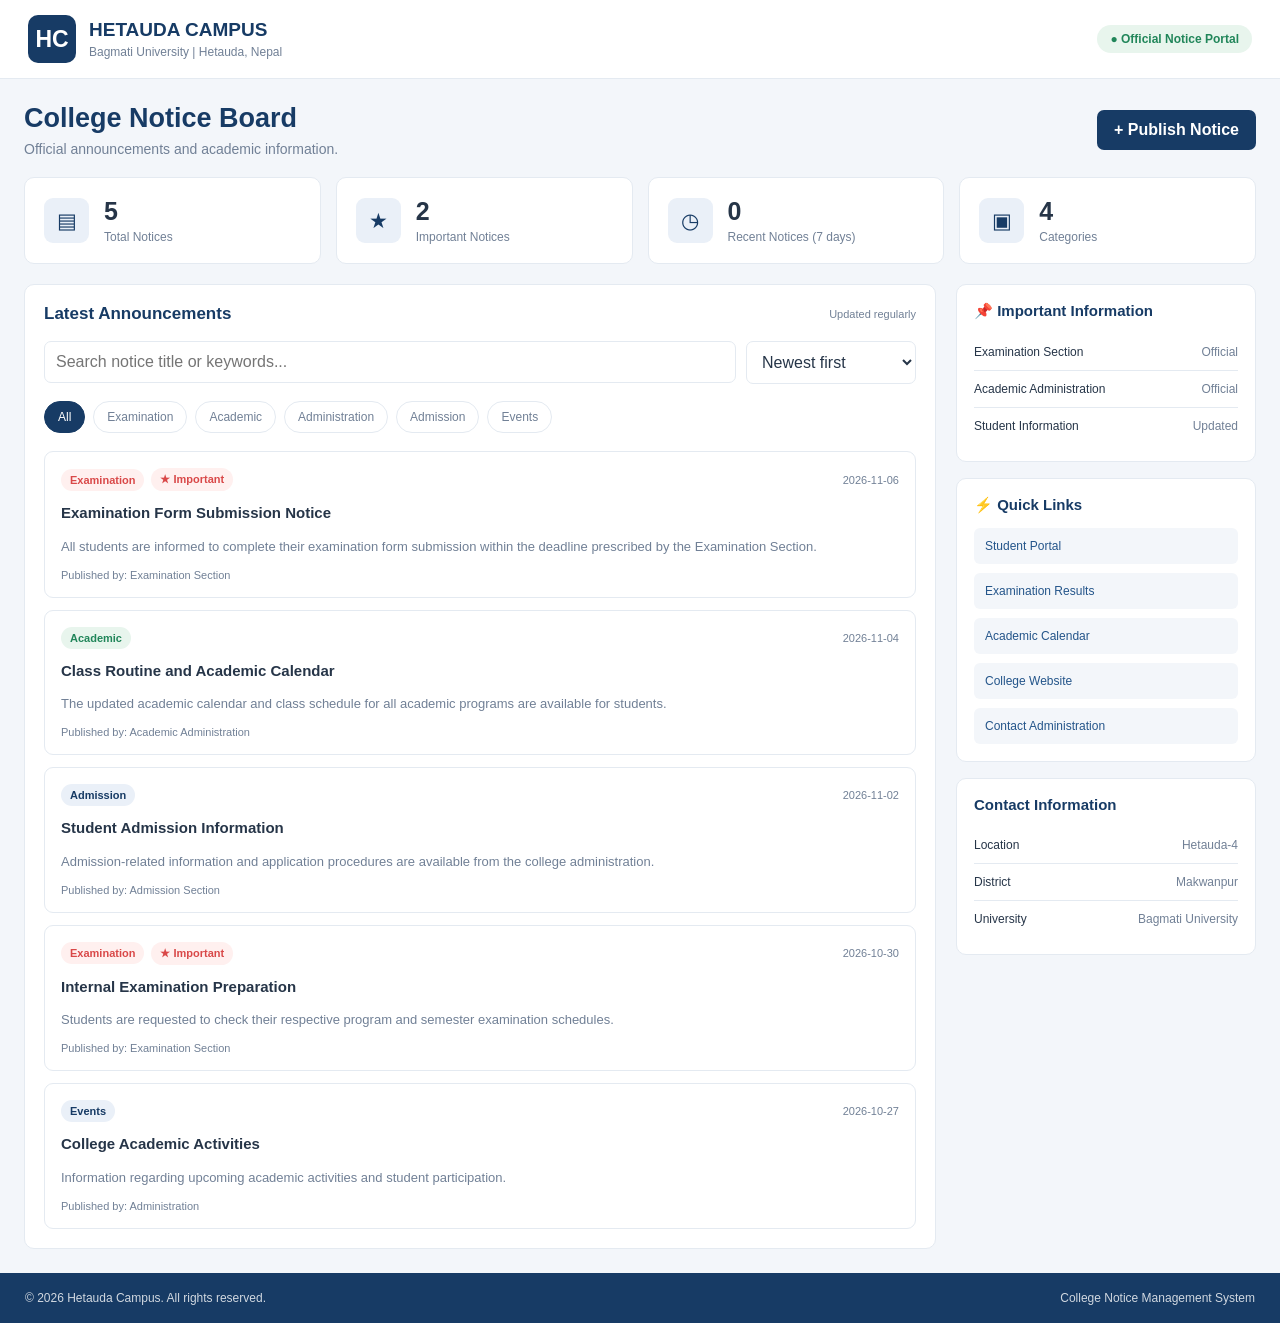
==== index.html @ c77b664f "Add files via upload" ====
<!DOCTYPE html>
<html lang="en">
<head>
<meta charset="UTF-8">
<meta name="viewport" content="width=device-width, initial-scale=1.0">
<title>Hetauda Campus | Notice Portal</title>

<style>
:root {
  --primary: #173b65;
  --secondary: #24558a;
  --bg: #f3f6fa;
  --white: #ffffff;
  --text: #263548;
  --muted: #718096;
  --border: #e4eaf1;
  --red: #d94848;
  --green: #21865a;
}

* {
  margin: 0;
  padding: 0;
  box-sizing: border-box;
}

body {
  font-family: Arial, Helvetica, sans-serif;
  background: var(--bg);
  color: var(--text);
  min-height: 100vh;
}

button, input, select, textarea {
  font: inherit;
}

button {
  cursor: pointer;
}

/* MAIN FRAME */

.app {
  max-width: 1600px;
  margin: auto;
  min-height: 100vh;
  display: flex;
  flex-direction: column;
}

/* HEADER */

.header {
  background: var(--white);
  padding: 15px 28px;
  display: flex;
  align-items: center;
  justify-content: space-between;
  gap: 20px;
  border-bottom: 1px solid var(--border);
}

.brand {
  display: flex;
  align-items: center;
  gap: 13px;
}

.logo {
  width: 48px;
  height: 48px;
  background: var(--primary);
  color: white;
  border-radius: 10px;
  display: flex;
  justify-content: center;
  align-items: center;
  font-size: 23px;
  font-weight: bold;
}

.brand h2 {
  font-size: 19px;
  color: var(--primary);
}

.brand p {
  color: var(--muted);
  font-size: 12px;
  margin-top: 4px;
}

.header-right {
  display: flex;
  align-items: center;
  gap: 12px;
}

.status {
  padding: 7px 13px;
  background: #e8f5ed;
  color: var(--green);
  border-radius: 20px;
  font-size: 12px;
  font-weight: bold;
}

/* MAIN CONTENT */

.main {
  display: flex;
  flex-direction: column;
  padding: 24px;
  gap: 20px;
}

/* WELCOME */

.welcome {
  display: flex;
  justify-content: space-between;
  align-items: center;
  gap: 15px;
  flex-wrap: wrap;
}

.welcome h1 {
  color: var(--primary);
  font-size: 27px;
}

.welcome p {
  color: var(--muted);
  margin-top: 7px;
  font-size: 14px;
}

.primary-btn {
  background: var(--primary);
  color: white;
  border: 0;
  border-radius: 7px;
  padding: 11px 17px;
  font-weight: bold;
}

.primary-btn:hover {
  background: var(--secondary);
}

/* STATISTICS FLEXBOX */

.stats {
  display: flex;
  gap: 15px;
  flex-wrap: wrap;
}

.stat-card {
  flex: 1 1 170px;
  background: var(--white);
  padding: 19px;
  border: 1px solid var(--border);
  border-radius: 10px;
  display: flex;
  align-items: center;
  gap: 15px;
}

.stat-icon {
  width: 45px;
  height: 45px;
  background: #eaf0f8;
  color: var(--primary);
  border-radius: 9px;
  display: flex;
  align-items: center;
  justify-content: center;
  font-size: 21px;
}

.stat-card h3 {
  font-size: 25px;
  margin-bottom: 4px;
}

.stat-card p {
  color: var(--muted);
  font-size: 12px;
}

/* CONTENT FRAME */

.content {
  display: flex;
  gap: 20px;
  align-items: flex-start;
}

.notices-section {
  flex: 1 1 70%;
  min-width: 0;
}

.sidebar {
  flex: 0 1 300px;
  min-width: 240px;
  display: flex;
  flex-direction: column;
  gap: 16px;
}

/* PANEL */

.panel {
  background: var(--white);
  border: 1px solid var(--border);
  border-radius: 10px;
  padding: 19px;
}

.panel-title {
  display: flex;
  justify-content: space-between;
  align-items: center;
  gap: 10px;
  margin-bottom: 17px;
}

.panel-title h2 {
  color: var(--primary);
  font-size: 17px;
}

/* SEARCH AND FILTER */

.filters {
  display: flex;
  gap: 10px;
  flex-wrap: wrap;
  margin-bottom: 17px;
}

.search-box {
  flex: 1 1 220px;
}

.search-box input,
.filters select {
  width: 100%;
  padding: 11px;
  border: 1px solid var(--border);
  border-radius: 7px;
  outline: none;
  background: white;
  color: var(--text);
}

.search-box input:focus,
.filters select:focus {
  border-color: var(--secondary);
}

.filters select {
  flex: 0 1 170px;
}

/* CATEGORY BUTTONS */

.categories {
  display: flex;
  flex-wrap: wrap;
  gap: 8px;
  margin-bottom: 18px;
}

.category-btn {
  border: 1px solid var(--border);
  background: white;
  color: var(--muted);
  padding: 8px 13px;
  border-radius: 20px;
  font-size: 12px;
}

.category-btn.active {
  background: var(--primary);
  color: white;
  border-color: var(--primary);
}

/* NOTICE CARDS */

.notice-list {
  display: flex;
  flex-direction: column;
  gap: 12px;
}

.notice {
  border: 1px solid var(--border);
  border-radius: 9px;
  padding: 16px;
  display: flex;
  flex-direction: column;
  gap: 11px;
  transition: .2s;
}

.notice:hover {
  border-color: #9db3cb;
  box-shadow: 0 3px 12px rgba(0,0,0,.04);
}

.notice-top,
.notice-bottom {
  display: flex;
  align-items: center;
  justify-content: space-between;
  flex-wrap: wrap;
  gap: 9px;
}

.tags {
  display: flex;
  gap: 7px;
  align-items: center;
  flex-wrap: wrap;
}

.tag {
  font-size: 11px;
  padding: 5px 9px;
  border-radius: 20px;
  background: #eaf0f8;
  color: var(--primary);
  font-weight: bold;
}

.tag.important {
  background: #fff0ef;
  color: var(--red);
}

.tag.academic {
  background: #e8f5ed;
  color: var(--green);
}

.notice-date {
  font-size: 11px;
  color: var(--muted);
}

.notice h3 {
  font-size: 15px;
  color: var(--text);
  line-height: 1.5;
}

.notice-description {
  color: var(--muted);
  font-size: 13px;
  line-height: 1.7;
}

.notice-meta {
  color: var(--muted);
  font-size: 11px;
}

.download-btn {
  text-decoration: none;
  background: #edf3fa;
  color: var(--primary);
  padding: 8px 12px;
  border-radius: 6px;
  font-size: 12px;
  font-weight: bold;
}

.download-btn:hover {
  background: #dce8f5;
}

.empty {
  text-align: center;
  padding: 35px;
  color: var(--muted);
  display: none;
}

/* SIDEBAR */

.side-box {
  background: white;
  border: 1px solid var(--border);
  border-radius: 10px;
  padding: 17px;
}

.side-box h3 {
  color: var(--primary);
  font-size: 15px;
  margin-bottom: 14px;
}

.side-item {
  display: flex;
  justify-content: space-between;
  gap: 10px;
  border-bottom: 1px solid var(--border);
  padding: 11px 0;
  font-size: 12px;
}

.side-item:last-child {
  border-bottom: 0;
}

.side-item span:last-child {
  color: var(--muted);
  text-align: right;
}

.quick-links {
  display: flex;
  flex-direction: column;
  gap: 9px;
}

.quick-links a {
  text-decoration: none;
  color: var(--secondary);
  background: #f3f6fa;
  padding: 11px;
  border-radius: 6px;
  font-size: 12px;
}

/* FOOTER */

.footer {
  background: var(--primary);
  color: white;
  padding: 18px 25px;
  display: flex;
  justify-content: space-between;
  flex-wrap: wrap;
  gap: 10px;
  margin-top: auto;
  font-size: 12px;
}

.footer span {
  opacity: .8;
}

/* MODAL */

.modal {
  display: none;
  position: fixed;
  inset: 0;
  z-index: 10;
  background: rgba(12,25,43,.6);
  padding: 15px;
  align-items: center;
  justify-content: center;
}

.modal.show {
  display: flex;
}

.modal-content {
  background: white;
  width: 100%;
  max-width: 540px;
  max-height: 90vh;
  overflow-y: auto;
  border-radius: 12px;
  padding: 23px;
}

.modal-content h2 {
  color: var(--primary);
  margin-bottom: 18px;
}

.form-group {
  display: flex;
  flex-direction: column;
  gap: 7px;
  margin-bottom: 14px;
}

.form-group label {
  font-size: 13px;
  font-weight: bold;
}

.form-group input,
.form-group textarea,
.form-group select {
  padding: 11px;
  border: 1px solid var(--border);
  border-radius: 7px;
  width: 100%;
}

.form-group textarea {
  min-height: 100px;
  resize: vertical;
}

.form-actions {
  display: flex;
  justify-content: flex-end;
  gap: 10px;
}

.close-btn {
  background: #edf0f5;
  border: 0;
  padding: 10px 15px;
  border-radius: 6px;
}

/* RESPONSIVE */

@media(max-width: 850px) {
  .content {
    flex-direction: column;
  }

  .notices-section,
  .sidebar {
    width: 100%;
    flex: 1 1 auto;
  }

  .sidebar {
    display: flex;
    flex-direction: row;
    flex-wrap: wrap;
  }

  .side-box {
    flex: 1 1 220px;
  }
}

@media(max-width: 550px) {
  .header {
    padding: 12px;
  }

  .brand h2 {
    font-size: 15px;
  }

  .main {
    padding: 13px;
  }

  .welcome h1 {
    font-size: 22px;
  }

  .header-right .status {
    display: none;
  }

  .stat-card {
    flex: 1 1 130px;
    padding: 13px;
  }

  .panel {
    padding: 13px;
  }

  .notice {
    padding: 13px;
  }

  .footer {
    padding: 16px;
  }
}
</style>
</head>

<body>

<div class="app">

  <!-- HEADER -->
  <header class="header">
    <div class="brand">
      <div class="logo">HC</div>
      <div>
        <h2>HETAUDA CAMPUS</h2>
        <p>Bagmati University | Hetauda, Nepal</p>
      </div>
    </div>

    <div class="header-right">
      <span class="status">● Official Notice Portal</span>
    </div>
  </header>

  <main class="main">

    <!-- WELCOME -->
    <section class="welcome">
      <div>
        <h1>College Notice Board</h1>
        <p>Official announcements and academic information.</p>
      </div>

      <button class="primary-btn" id="openModal">
        + Publish Notice
      </button>
    </section>

    <!-- STATISTICS -->
    <section class="stats">

      <div class="stat-card">
        <div class="stat-icon">▤</div>
        <div>
          <h3 id="totalNotices">0</h3>
          <p>Total Notices</p>
        </div>
      </div>

      <div class="stat-card">
        <div class="stat-icon">★</div>
        <div>
          <h3 id="importantNotices">0</h3>
          <p>Important Notices</p>
        </div>
      </div>

      <div class="stat-card">
        <div class="stat-icon">◷</div>
        <div>
          <h3 id="recentNotices">0</h3>
          <p>Recent Notices (7 days)</p>
        </div>
      </div>

      <div class="stat-card">
        <div class="stat-icon">▣</div>
        <div>
          <h3 id="totalCategories">0</h3>
          <p>Categories</p>
        </div>
      </div>

    </section>

    <!-- MAIN CONTENT -->
    <section class="content">

      <!-- NOTICE AREA -->
      <div class="notices-section">
        <div class="panel">

          <div class="panel-title">
            <h2>Latest Announcements</h2>
            <span class="notice-date">Updated regularly</span>
          </div>

          <!-- SEARCH -->
          <div class="filters">
            <div class="search-box">
              <input
                type="search"
                id="searchInput"
                placeholder="Search notice title or keywords..."
              >
            </div>

            <select id="sortSelect" aria-label="Sort notices">
              <option value="newest">Newest first</option>
              <option value="oldest">Oldest first</option>
            </select>
          </div>

          <!-- CATEGORY FILTER -->
          <div class="categories" id="categoryButtons">
            <button class="category-btn active" data-category="All">All</button>
            <button class="category-btn" data-category="Examination">Examination</button>
            <button class="category-btn" data-category="Academic">Academic</button>
            <button class="category-btn" data-category="Administration">Administration</button>
            <button class="category-btn" data-category="Admission">Admission</button>
            <button class="category-btn" data-category="Events">Events</button>
          </div>

          <!-- NOTICE LIST -->
          <div class="notice-list" id="noticeList"></div>

          <div class="empty" id="emptyMessage">
            <h3>No notices found.</h3>
            <p>Try another search or category.</p>
          </div>

        </div>
      </div>

      <!-- RIGHT SIDEBAR -->
      <aside class="sidebar">

        <div class="side-box">
          <h3>📌 Important Information</h3>

          <div class="side-item">
            <span>Examination Section</span>
            <span>Official</span>
          </div>

          <div class="side-item">
            <span>Academic Administration</span>
            <span>Official</span>
          </div>

          <div class="side-item">
            <span>Student Information</span>
            <span>Updated</span>
          </div>

        </div>

        <div class="side-box">
          <h3>⚡ Quick Links</h3>

          <div class="quick-links">
            <a href="#" onclick="return false">Student Portal</a>
            <a href="#" onclick="return false">Examination Results</a>
            <a href="#" onclick="return false">Academic Calendar</a>
            <a href="#" onclick="return false">College Website</a>
            <a href="#" onclick="return false">Contact Administration</a>
          </div>
        </div>

        <div class="side-box">
          <h3>Contact Information</h3>

          <div class="side-item">
            <span>Location</span>
            <span>Hetauda-4</span>
          </div>

          <div class="side-item">
            <span>District</span>
            <span>Makwanpur</span>
          </div>

          <div class="side-item">
            <span>University</span>
            <span>Bagmati University</span>
          </div>
        </div>

      </aside>

    </section>

  </main>

  <!-- FOOTER -->
  <footer class="footer">
    <span>© 2026 Hetauda Campus. All rights reserved.</span>
    <span>College Notice Management System</span>
  </footer>

</div>

<!-- PUBLISH NOTICE MODAL -->
<div class="modal" id="noticeModal">
  <div class="modal-content">

    <h2>Publish New Notice</h2>

    <form id="noticeForm">

      <div class="form-group">
        <label for="noticeTitle">Notice Title *</label>
        <input type="text" id="noticeTitle" required maxlength="150">
      </div>

      <div class="form-group">
        <label for="noticeCategory">Category *</label>
        <select id="noticeCategory" required>
          <option value="Examination">Examination</option>
          <option value="Academic">Academic</option>
          <option value="Administration">Administration</option>
          <option value="Admission">Admission</option>
          <option value="Events">Events</option>
        </select>
      </div>

      <div class="form-group">
        <label for="noticeDescription">Description *</label>
        <textarea id="noticeDescription" required></textarea>
      </div>

      <div class="form-group">
        <label for="noticeDepartment">Publishing Department</label>
        <input type="text" id="noticeDepartment"
          value="Administration" maxlength="100">
      </div>

      <div class="form-group">
        <label for="noticeFile">Attachment (PDF)</label>
        <input type="file" id="noticeFile" accept=".pdf,application/pdf">
      </div>

      <div class="form-group">
        <label>
          <input type="checkbox" id="noticeImportant">
          Mark as Important
        </label>
      </div>

      <div class="form-actions">
        <button type="button" class="close-btn" id="closeModal">
          Cancel
        </button>
        <button type="submit" class="primary-btn">
          Publish
        </button>
      </div>

    </form>
  </div>
</div>

<script>

// SAMPLE NOTICES

const sampleNotices = [
  {
    id: 1,
    title: "Examination Form Submission Notice",
    category: "Examination",
    description: "All students are informed to complete their examination form submission within the deadline prescribed by the Examination Section.",
    department: "Examination Section",
    date: "2026-11-06",
    important: true,
    attachment: ""
  },
  {
    id: 2,
    title: "Class Routine and Academic Calendar",
    category: "Academic",
    description: "The updated academic calendar and class schedule for all academic programs are available for students.",
    department: "Academic Administration",
    date: "2026-11-04",
    important: false,
    attachment: ""
  },
  {
    id: 3,
    title: "Student Admission Information",
    category: "Admission",
    description: "Admission-related information and application procedures are available from the college administration.",
    department: "Admission Section",
    date: "2026-11-02",
    important: false,
    attachment: ""
  },
  {
    id: 4,
    title: "Internal Examination Preparation",
    category: "Examination",
    description: "Students are requested to check their respective program and semester examination schedules.",
    department: "Examination Section",
    date: "2026-10-30",
    important: true,
    attachment: ""
  },
  {
    id: 5,
    title: "College Academic Activities",
    category: "Events",
    description: "Information regarding upcoming academic activities and student participation.",
    department: "Administration",
    date: "2026-10-27",
    important: false,
    attachment: ""
  }
];

const STORAGE_KEY = "hetauda_rms_notices_v1";

let notices = loadNotices();
let activeCategory = "All";

function loadNotices() {
  try {
    const saved = localStorage.getItem(STORAGE_KEY);
    if (saved === null) return sampleNotices;
    const parsed = JSON.parse(saved);
    return Array.isArray(parsed) ? parsed : sampleNotices;
  } catch {
    return sampleNotices;
  }
}

function saveNotices() {
  try {
    localStorage.setItem(STORAGE_KEY, JSON.stringify(notices));
  } catch {
    alert("Could not save notices in this browser.");
  }
}

// SAFE HTML OUTPUT

function escapeHTML(value) {
  return String(value ?? "").replace(/[&<>"']/g, char => ({
    "&": "&amp;",
    "<": "&lt;",
    ">": "&gt;",
    '"': "&quot;",
    "'": "&#39;"
  })[char]);
}

function renderNotices() {

  const search = document
    .getElementById("searchInput")
    .value.toLowerCase().trim();

  const sort = document.getElementById("sortSelect").value;

  let filtered = notices.filter(n => {

    const matchesCategory =
      activeCategory === "All" ||
      n.category === activeCategory;

    const matchesSearch =
      `${n.title} ${n.description} ${n.department} ${n.category}`
      .toLowerCase().includes(search);

    return matchesCategory && matchesSearch;
  });

  filtered.sort((a, b) => {
    const comparison = String(a.date).localeCompare(String(b.date));
    return sort === "newest" ? -comparison : comparison;
  });

  const list = document.getElementById("noticeList");
  const empty = document.getElementById("emptyMessage");

  list.innerHTML = filtered.map(n => {

    const tagClass =
      n.important ? "important" :
      n.category === "Academic" ? "academic" : "";

    const attachment = n.attachment
      ? `<a class="download-btn" href="${escapeHTML(n.attachment)}" download>↓ Download PDF</a>`
      : "";

    return `
      <article class="notice">

        <div class="notice-top">
          <div class="tags">
            <span class="tag ${tagClass}">
              ${escapeHTML(n.category)}
            </span>
            ${n.important
              ? '<span class="tag important">★ Important</span>'
              : ''}
          </div>

          <span class="notice-date">
            ${escapeHTML(n.date)}
          </span>
        </div>

        <h3>${escapeHTML(n.title)}</h3>

        <p class="notice-description">
          ${escapeHTML(n.description)}
        </p>

        <div class="notice-bottom">
          <span class="notice-meta">
            Published by: ${escapeHTML(n.department)}
          </span>
          ${attachment}
        </div>

      </article>
    `;
  }).join("");

  empty.style.display = filtered.length ? "none" : "block";

  updateStats();
}

// STATISTICS

function updateStats() {

  const today = new Date();
  const recent = notices.filter(n => {
    const date = new Date(n.date + "T00:00:00");
    const difference = (today - date) / 86400000;
    return difference >= 0 && difference < 7;
  });

  document.getElementById("totalNotices").textContent =
    notices.length;

  document.getElementById("importantNotices").textContent =
    notices.filter(n => n.important).length;

  document.getElementById("recentNotices").textContent =
    recent.length;

  document.getElementById("totalCategories").textContent =
    new Set(notices.map(n => n.category)).size;
}

// SEARCH

document.getElementById("searchInput")
  .addEventListener("input", renderNotices);

document.getElementById("sortSelect")
  .addEventListener("change", renderNotices);

// CATEGORY FILTER

document.querySelectorAll(".category-btn").forEach(button => {

  button.addEventListener("click", () => {

    document.querySelectorAll(".category-btn")
      .forEach(b => b.classList.remove("active"));

    button.classList.add("active");

    activeCategory = button.dataset.category;

    renderNotices();
  });

});

// MODAL

const modal = document.getElementById("noticeModal");

document.getElementById("openModal").onclick = () => {
  modal.classList.add("show");
};

document.getElementById("closeModal").onclick = () => {
  modal.classList.remove("show");
};

modal.addEventListener("click", event => {
  if (event.target === modal) {
    modal.classList.remove("show");
  }
});

// PUBLISH NOTICE

document.getElementById("noticeForm")
  .addEventListener("submit", event => {

    event.preventDefault();

    const file = document.getElementById("noticeFile").files[0];

    if (file && (
      file.type !== "application/pdf" ||
      !file.name.toLowerCase().endsWith(".pdf") ||
      file.size > 5 * 1024 * 1024
    )) {
      alert("Please select a valid PDF file smaller than 5 MB.");
      return;
    }

    const newNotice = {
      id: Date.now(),
      title: document.getElementById("noticeTitle").value.trim(),
      category: document.getElementById("noticeCategory").value,
      description: document.getElementById("noticeDescription").value.trim(),
      department: document.getElementById("noticeDepartment").value.trim(),
      date: new Date().toISOString().slice(0, 10),
      important: document.getElementById("noticeImportant").checked,
      attachment: ""
    };

    if (!newNotice.title || !newNotice.description) {
      alert("Please complete all required fields.");
      return;
    }

    if (file) {
      newNotice.attachment = URL.createObjectURL(file);
    }

    notices.unshift(newNotice);

    saveNotices();

    document.getElementById("noticeForm").reset();

    modal.classList.remove("show");

    activeCategory = "All";

    document.querySelectorAll(".category-btn")
      .forEach(b => b.classList.toggle(
        "active", b.dataset.category === "All"
      ));

    document.getElementById("searchInput").value = "";
    document.getElementById("sortSelect").value = "newest";

    renderNotices();

    alert("Notice published in this browser.");
  });

// INITIAL LOAD

renderNotices();

</script>

</body>
</html>
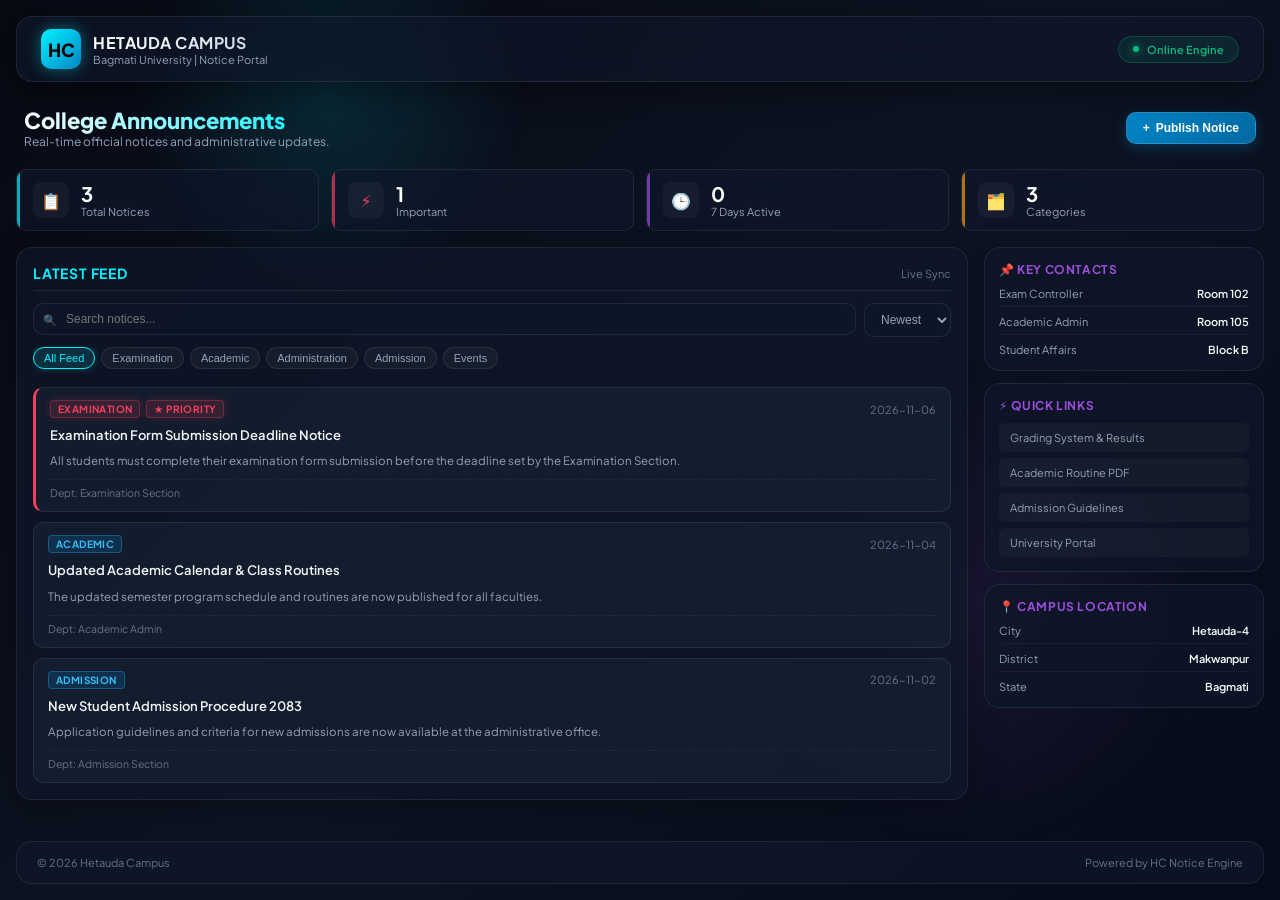
==== commit edf6a155: "Update print statement from 'Hello' to 'Goodbye'" ====
--- a/index.html
+++ b/index.html
@@ -1,22 +1,35 @@
-
 <!DOCTYPE html>
 <html lang="en">
 <head>
 <meta charset="UTF-8">
 <meta name="viewport" content="width=device-width, initial-scale=1.0">
 <title>Hetauda Campus | Notice Portal</title>
+<link href="https://fonts.googleapis.com/css2?family=Plus+Jakarta+Sans:wght@400;500;600;700;800&display=swap" rel="stylesheet">
 
 <style>
 :root {
-  --primary: #173b65;
-  --secondary: #24558a;
-  --bg: #f3f6fa;
-  --white: #ffffff;
-  --text: #263548;
-  --muted: #718096;
-  --border: #e4eaf1;
-  --red: #d94848;
-  --green: #21865a;
+  --primary: #0284c7;
+  --primary-glow: rgba(2, 132, 199, 0.4);
+  --neon-cyan: #00f2fe;
+  --neon-purple: #9d4edd;
+  --neon-pink: #f43f5e;
+  --neon-green: #10b981;
+  --neon-amber: #f59e0b;
+  
+  --bg-gradient: linear-gradient(135deg, #070913 0%, #0d1322 50%, #060b19 100%);
+  --panel-bg: rgba(15, 23, 42, 0.65);
+  --panel-border: rgba(255, 255, 255, 0.08);
+  --card-bg: rgba(30, 41, 59, 0.45);
+  --card-hover: rgba(30, 41, 59, 0.75);
+  
+  --text-main: #f8fafc;
+  --text-muted: #94a3b8;
+  --text-dim: #64748b;
+  
+  --font-sans: 'Plus Jakarta Sans', system-ui, -apple-system, sans-serif;
+  --radius-lg: 16px;
+  --radius-md: 10px;
+  --radius-sm: 6px;
 }
 
 * {
@@ -26,575 +39,695 @@
 }
 
 body {
-  font-family: Arial, Helvetica, sans-serif;
-  background: var(--bg);
-  color: var(--text);
+  font-family: var(--font-sans);
+  background: var(--bg-gradient);
+  background-attachment: fixed;
+  color: var(--text-main);
   min-height: 100vh;
-}
-
-button, input, select, textarea {
-  font: inherit;
-}
-
-button {
+  overflow-x: hidden;
+}
+
+/* BACKGROUND GLOW ACCENTS */
+.glow-orb-1 {
+  position: fixed;
+  top: -100px;
+  left: 10%;
+  width: 400px;
+  height: 400px;
+  background: radial-gradient(circle, rgba(0, 242, 254, 0.12) 0%, rgba(0,0,0,0) 70%);
+  pointer-events: none;
+  z-index: 0;
+}
+
+.glow-orb-2 {
+  position: fixed;
+  bottom: 5%;
+  right: 5%;
+  width: 500px;
+  height: 500px;
+  background: radial-gradient(circle, rgba(157, 78, 221, 0.1) 0%, rgba(0,0,0,0) 70%);
+  pointer-events: none;
+  z-index: 0;
+}
+
+/* MAIN CONTAINER */
+.app {
+  max-width: 1400px;
+  margin: 0 auto;
+  min-height: 100vh;
+  display: flex;
+  flex-direction: column;
+  position: relative;
+  z-index: 1;
+  padding: 0 16px;
+}
+
+/* HEADER */
+.header {
+  background: var(--panel-bg);
+  backdrop-filter: blur(16px);
+  -webkit-backdrop-filter: blur(16px);
+  padding: 12px 24px;
+  margin-top: 16px;
+  border-radius: var(--radius-lg);
+  border: 1px solid var(--panel-border);
+  display: flex;
+  align-items: center;
+  justify-content: space-between;
+  box-shadow: 0 8px 32px 0 rgba(0, 0, 0, 0.37);
+}
+
+.brand {
+  display: flex;
+  align-items: center;
+  gap: 12px;
+}
+
+.logo {
+  width: 40px;
+  height: 40px;
+  background: linear-gradient(135deg, var(--neon-cyan), var(--primary));
+  color: #000;
+  border-radius: 10px;
+  display: flex;
+  justify-content: center;
+  align-items: center;
+  font-size: 18px;
+  font-weight: 800;
+  box-shadow: 0 0 15px rgba(0, 242, 254, 0.4);
+  letter-spacing: -0.5px;
+}
+
+.brand-text h2 {
+  font-size: 16px;
+  font-weight: 700;
+  letter-spacing: 0.5px;
+  background: linear-gradient(90deg, #fff, #cbd5e1);
+  -webkit-background-clip: text;
+  -webkit-text-fill-color: transparent;
+}
+
+.brand-text p {
+  color: var(--text-muted);
+  font-size: 11px;
+}
+
+.status-badge {
+  display: flex;
+  align-items: center;
+  gap: 8px;
+  padding: 6px 14px;
+  background: rgba(16, 185, 129, 0.1);
+  border: 1px solid rgba(16, 185, 129, 0.25);
+  color: var(--neon-green);
+  border-radius: 20px;
+  font-size: 11px;
+  font-weight: 600;
+  letter-spacing: 0.3px;
+}
+
+.status-dot {
+  width: 6px;
+  height: 6px;
+  background: var(--neon-green);
+  border-radius: 50%;
+  box-shadow: 0 0 8px var(--neon-green);
+  animation: pulse-dot 2s infinite;
+}
+
+@keyframes pulse-dot {
+  0%, 100% { opacity: 1; transform: scale(1); }
+  50% { opacity: 0.4; transform: scale(0.8); }
+}
+
+/* MAIN LAYOUT */
+.main {
+  display: flex;
+  flex-direction: column;
+  padding: 20px 0;
+  gap: 16px;
+}
+
+/* WELCOME BAR */
+.welcome {
+  display: flex;
+  justify-content: space-between;
+  align-items: center;
+  gap: 16px;
+  flex-wrap: wrap;
+  padding: 4px 8px;
+}
+
+.welcome-text h1 {
+  font-size: 22px;
+  font-weight: 800;
+  background: linear-gradient(90deg, #ffffff, var(--neon-cyan));
+  -webkit-background-clip: text;
+  -webkit-text-fill-color: transparent;
+}
+
+.welcome-text p {
+  color: var(--text-muted);
+  font-size: 12px;
+}
+
+.primary-btn {
+  background: linear-gradient(135deg, var(--primary), #0369a1);
+  color: white;
+  border: 1px solid rgba(255,255,255,0.15);
+  border-radius: var(--radius-md);
+  padding: 8px 16px;
+  font-size: 12px;
+  font-weight: 600;
+  display: inline-flex;
+  align-items: center;
+  gap: 6px;
+  transition: all 0.25s cubic-bezier(0.4, 0, 0.2, 1);
+  box-shadow: 0 4px 14px rgba(2, 132, 199, 0.3);
+}
+
+.primary-btn:hover {
+  transform: translateY(-2px);
+  box-shadow: 0 6px 20px rgba(2, 132, 199, 0.5);
+  background: linear-gradient(135deg, #38bdf8, var(--primary));
+}
+
+/* STATS GRID */
+.stats-grid {
+  display: grid;
+  grid-template-columns: repeat(auto-fit, minmax(180px, 1fr));
+  gap: 12px;
+}
+
+.stat-card {
+  background: var(--panel-bg);
+  backdrop-filter: blur(12px);
+  border: 1px solid var(--panel-border);
+  border-radius: var(--radius-md);
+  padding: 12px 16px;
+  display: flex;
+  align-items: center;
+  gap: 12px;
+  position: relative;
+  overflow: hidden;
+  transition: all 0.3s ease;
+}
+
+.stat-card::before {
+  content: '';
+  position: absolute;
+  top: 0;
+  left: 0;
+  width: 3px;
+  height: 100%;
+  background: var(--neon-cyan);
+  opacity: 0.7;
+}
+
+.stat-card:nth-child(2)::before { background: var(--neon-pink); }
+.stat-card:nth-child(3)::before { background: var(--neon-purple); }
+.stat-card:nth-child(4)::before { background: var(--neon-amber); }
+
+.stat-card:hover {
+  transform: translateY(-2px);
+  border-color: rgba(255, 255, 255, 0.18);
+  box-shadow: 0 8px 24px rgba(0, 0, 0, 0.3);
+}
+
+.stat-icon {
+  width: 36px;
+  height: 36px;
+  border-radius: 8px;
+  background: rgba(255, 255, 255, 0.04);
+  display: flex;
+  align-items: center;
+  justify-content: center;
+  font-size: 16px;
+  color: var(--neon-cyan);
+}
+
+.stat-card:nth-child(2) .stat-icon { color: var(--neon-pink); }
+.stat-card:nth-child(3) .stat-icon { color: var(--neon-purple); }
+.stat-card:nth-child(4) .stat-icon { color: var(--neon-amber); }
+
+.stat-info h3 {
+  font-size: 20px;
+  font-weight: 700;
+  line-height: 1.1;
+  color: #fff;
+}
+
+.stat-info p {
+  color: var(--text-muted);
+  font-size: 11px;
+}
+
+/* CONTENT LAYOUT */
+.content-grid {
+  display: grid;
+  grid-template-columns: 1fr 280px;
+  gap: 16px;
+  align-items: start;
+}
+
+.panel {
+  background: var(--panel-bg);
+  backdrop-filter: blur(12px);
+  border: 1px solid var(--panel-border);
+  border-radius: var(--radius-lg);
+  padding: 16px;
+  box-shadow: 0 8px 32px 0 rgba(0, 0, 0, 0.25);
+}
+
+.panel-header {
+  display: flex;
+  justify-content: space-between;
+  align-items: center;
+  margin-bottom: 12px;
+  padding-bottom: 8px;
+  border-bottom: 1px solid var(--panel-border);
+}
+
+.panel-header h2 {
+  font-size: 14px;
+  font-weight: 700;
+  text-transform: uppercase;
+  letter-spacing: 0.8px;
+  color: var(--neon-cyan);
+}
+
+/* CONTROLS (SEARCH & CATEGORIES COMPACT) */
+.controls-bar {
+  display: flex;
+  flex-direction: column;
+  gap: 10px;
+  margin-bottom: 14px;
+}
+
+.filter-row {
+  display: flex;
+  gap: 8px;
+}
+
+.search-box {
+  flex: 1;
+  position: relative;
+}
+
+.search-box input {
+  width: 100%;
+  padding: 8px 12px 8px 32px;
+  background: rgba(15, 23, 42, 0.8);
+  border: 1px solid var(--panel-border);
+  border-radius: var(--radius-md);
+  color: #fff;
+  font-size: 12px;
+  outline: none;
+  transition: all 0.2s;
+}
+
+.search-box::before {
+  content: "🔍";
+  position: absolute;
+  left: 10px;
+  top: 50%;
+  transform: translateY(-50%);
+  font-size: 11px;
+  opacity: 0.5;
+}
+
+.search-box input:focus {
+  border-color: var(--neon-cyan);
+  box-shadow: 0 0 10px rgba(0, 242, 254, 0.2);
+}
+
+.select-custom {
+  padding: 8px 12px;
+  background: rgba(15, 23, 42, 0.8);
+  border: 1px solid var(--panel-border);
+  border-radius: var(--radius-md);
+  color: var(--text-muted);
+  font-size: 12px;
+  outline: none;
   cursor: pointer;
 }
 
-/* MAIN FRAME */
-
-.app {
-  max-width: 1600px;
-  margin: auto;
-  min-height: 100vh;
+.select-custom:focus {
+  border-color: var(--neon-cyan);
+}
+
+/* COMPACT PILL CATEGORIES */
+.categories-scroll {
+  display: flex;
+  gap: 6px;
+  overflow-x: auto;
+  padding-bottom: 4px;
+  scrollbar-width: thin;
+}
+
+.categories-scroll::-webkit-scrollbar {
+  height: 3px;
+}
+
+.categories-scroll::-webkit-scrollbar-thumb {
+  background: var(--panel-border);
+  border-radius: 3px;
+}
+
+.cat-chip {
+  background: rgba(255, 255, 255, 0.04);
+  border: 1px solid var(--panel-border);
+  color: var(--text-muted);
+  padding: 4px 10px;
+  border-radius: 20px;
+  font-size: 11px;
+  font-weight: 500;
+  white-space: nowrap;
+  transition: all 0.2s;
+}
+
+.cat-chip:hover {
+  background: rgba(255, 255, 255, 0.08);
+  color: #fff;
+}
+
+.cat-chip.active {
+  background: rgba(0, 242, 254, 0.12);
+  color: var(--neon-cyan);
+  border-color: var(--neon-cyan);
+  box-shadow: 0 0 10px rgba(0, 242, 254, 0.2);
+}
+
+/* ANIMATED NOTICE CARDS */
+.notice-list {
   display: flex;
   flex-direction: column;
-}
-
-/* HEADER */
-
-.header {
-  background: var(--white);
-  padding: 15px 28px;
-  display: flex;
-  align-items: center;
+  gap: 10px;
+}
+
+.notice-card {
+  background: var(--card-bg);
+  border: 1px solid var(--panel-border);
+  border-radius: var(--radius-md);
+  padding: 12px 14px;
+  display: flex;
+  flex-direction: column;
+  gap: 8px;
+  transition: all 0.25s cubic-bezier(0.4, 0, 0.2, 1);
+  animation: fadeIn 0.3s ease-out forwards;
+  position: relative;
+}
+
+@keyframes fadeIn {
+  from { opacity: 0; transform: translateY(6px); }
+  to { opacity: 1; transform: translateY(0); }
+}
+
+.notice-card:hover {
+  background: var(--card-hover);
+  border-color: rgba(0, 242, 254, 0.3);
+  transform: translateX(3px);
+  box-shadow: -3px 0 0 var(--neon-cyan), 0 4px 16px rgba(0,0,0,0.3);
+}
+
+.notice-card.is-important {
+  border-left: 3px solid var(--neon-pink);
+}
+
+.notice-card.is-important:hover {
+  box-shadow: -3px 0 0 var(--neon-pink), 0 4px 16px rgba(244, 63, 94, 0.2);
+}
+
+.card-top {
+  display: flex;
   justify-content: space-between;
-  gap: 20px;
-  border-bottom: 1px solid var(--border);
-}
-
-.brand {
-  display: flex;
-  align-items: center;
-  gap: 13px;
-}
-
-.logo {
-  width: 48px;
-  height: 48px;
-  background: var(--primary);
-  color: white;
-  border-radius: 10px;
-  display: flex;
-  justify-content: center;
-  align-items: center;
-  font-size: 23px;
-  font-weight: bold;
-}
-
-.brand h2 {
-  font-size: 19px;
-  color: var(--primary);
-}
-
-.brand p {
-  color: var(--muted);
-  font-size: 12px;
-  margin-top: 4px;
-}
-
-.header-right {
-  display: flex;
-  align-items: center;
-  gap: 12px;
-}
-
-.status {
-  padding: 7px 13px;
-  background: #e8f5ed;
-  color: var(--green);
-  border-radius: 20px;
-  font-size: 12px;
-  font-weight: bold;
-}
-
-/* MAIN CONTENT */
-
-.main {
-  display: flex;
-  flex-direction: column;
-  padding: 24px;
-  gap: 20px;
-}
-
-/* WELCOME */
-
-.welcome {
+  align-items: center;
+}
+
+.badge-group {
+  display: flex;
+  gap: 6px;
+  align-items: center;
+}
+
+.tag-badge {
+  font-size: 10px;
+  padding: 2px 7px;
+  border-radius: 4px;
+  font-weight: 700;
+  text-transform: uppercase;
+  letter-spacing: 0.4px;
+  background: rgba(2, 132, 199, 0.2);
+  color: #38bdf8;
+  border: 1px solid rgba(56, 189, 248, 0.3);
+}
+
+.tag-badge.important {
+  background: rgba(244, 63, 94, 0.15);
+  color: var(--neon-pink);
+  border-color: rgba(244, 63, 94, 0.3);
+  box-shadow: 0 0 8px rgba(244, 63, 94, 0.2);
+}
+
+.notice-date-text {
+  font-size: 11px;
+  color: var(--text-dim);
+}
+
+.notice-title {
+  font-size: 13px;
+  font-weight: 600;
+  color: #f1f5f9;
+  line-height: 1.4;
+}
+
+.notice-desc {
+  color: var(--text-muted);
+  font-size: 11.5px;
+  line-height: 1.5;
+}
+
+.card-bottom {
   display: flex;
   justify-content: space-between;
   align-items: center;
-  gap: 15px;
-  flex-wrap: wrap;
-}
-
-.welcome h1 {
-  color: var(--primary);
-  font-size: 27px;
-}
-
-.welcome p {
-  color: var(--muted);
-  margin-top: 7px;
-  font-size: 14px;
-}
-
-.primary-btn {
-  background: var(--primary);
-  color: white;
-  border: 0;
-  border-radius: 7px;
-  padding: 11px 17px;
-  font-weight: bold;
-}
-
-.primary-btn:hover {
-  background: var(--secondary);
-}
-
-/* STATISTICS FLEXBOX */
-
-.stats {
-  display: flex;
-  gap: 15px;
-  flex-wrap: wrap;
-}
-
-.stat-card {
-  flex: 1 1 170px;
-  background: var(--white);
-  padding: 19px;
-  border: 1px solid var(--border);
-  border-radius: 10px;
-  display: flex;
-  align-items: center;
-  gap: 15px;
-}
-
-.stat-icon {
-  width: 45px;
-  height: 45px;
-  background: #eaf0f8;
-  color: var(--primary);
-  border-radius: 9px;
-  display: flex;
-  align-items: center;
-  justify-content: center;
-  font-size: 21px;
-}
-
-.stat-card h3 {
-  font-size: 25px;
-  margin-bottom: 4px;
-}
-
-.stat-card p {
-  color: var(--muted);
-  font-size: 12px;
-}
-
-/* CONTENT FRAME */
-
-.content {
-  display: flex;
-  gap: 20px;
-  align-items: flex-start;
-}
-
-.notices-section {
-  flex: 1 1 70%;
-  min-width: 0;
-}
-
+  margin-top: 2px;
+  padding-top: 6px;
+  border-top: 1px dashed rgba(255, 255, 255, 0.05);
+}
+
+.notice-dept {
+  font-size: 10.5px;
+  color: var(--text-dim);
+}
+
+.dl-btn {
+  font-size: 11px;
+  color: var(--neon-cyan);
+  text-decoration: none;
+  font-weight: 600;
+  display: flex;
+  align-items: center;
+  gap: 4px;
+  padding: 3px 8px;
+  border-radius: var(--radius-sm);
+  background: rgba(0, 242, 254, 0.08);
+  border: 1px solid rgba(0, 242, 254, 0.2);
+  transition: all 0.2s;
+}
+
+.dl-btn:hover {
+  background: var(--neon-cyan);
+  color: #000;
+  box-shadow: 0 0 10px rgba(0, 242, 254, 0.4);
+}
+
+/* SIDEBAR LAYOUT */
 .sidebar {
-  flex: 0 1 300px;
-  min-width: 240px;
-  display: flex;
-  flex-direction: column;
-  gap: 16px;
-}
-
-/* PANEL */
-
-.panel {
-  background: var(--white);
-  border: 1px solid var(--border);
-  border-radius: 10px;
-  padding: 19px;
-}
-
-.panel-title {
-  display: flex;
-  justify-content: space-between;
-  align-items: center;
-  gap: 10px;
-  margin-bottom: 17px;
-}
-
-.panel-title h2 {
-  color: var(--primary);
-  font-size: 17px;
-}
-
-/* SEARCH AND FILTER */
-
-.filters {
-  display: flex;
-  gap: 10px;
-  flex-wrap: wrap;
-  margin-bottom: 17px;
-}
-
-.search-box {
-  flex: 1 1 220px;
-}
-
-.search-box input,
-.filters select {
-  width: 100%;
-  padding: 11px;
-  border: 1px solid var(--border);
-  border-radius: 7px;
-  outline: none;
-  background: white;
-  color: var(--text);
-}
-
-.search-box input:focus,
-.filters select:focus {
-  border-color: var(--secondary);
-}
-
-.filters select {
-  flex: 0 1 170px;
-}
-
-/* CATEGORY BUTTONS */
-
-.categories {
-  display: flex;
-  flex-wrap: wrap;
-  gap: 8px;
-  margin-bottom: 18px;
-}
-
-.category-btn {
-  border: 1px solid var(--border);
-  background: white;
-  color: var(--muted);
-  padding: 8px 13px;
-  border-radius: 20px;
-  font-size: 12px;
-}
-
-.category-btn.active {
-  background: var(--primary);
-  color: white;
-  border-color: var(--primary);
-}
-
-/* NOTICE CARDS */
-
-.notice-list {
   display: flex;
   flex-direction: column;
   gap: 12px;
 }
 
-.notice {
-  border: 1px solid var(--border);
-  border-radius: 9px;
-  padding: 16px;
+.side-card {
+  background: var(--panel-bg);
+  backdrop-filter: blur(12px);
+  border: 1px solid var(--panel-border);
+  border-radius: var(--radius-lg);
+  padding: 14px;
+}
+
+.side-card h3 {
+  font-size: 12px;
+  font-weight: 700;
+  text-transform: uppercase;
+  letter-spacing: 0.6px;
+  color: var(--neon-purple);
+  margin-bottom: 10px;
+  display: flex;
+  align-items: center;
+  gap: 6px;
+}
+
+.compact-list {
   display: flex;
   flex-direction: column;
-  gap: 11px;
-  transition: .2s;
-}
-
-.notice:hover {
-  border-color: #9db3cb;
-  box-shadow: 0 3px 12px rgba(0,0,0,.04);
-}
-
-.notice-top,
-.notice-bottom {
-  display: flex;
-  align-items: center;
+  gap: 8px;
+}
+
+.compact-item {
+  display: flex;
   justify-content: space-between;
-  flex-wrap: wrap;
-  gap: 9px;
-}
-
-.tags {
-  display: flex;
-  gap: 7px;
-  align-items: center;
-  flex-wrap: wrap;
-}
-
-.tag {
   font-size: 11px;
-  padding: 5px 9px;
-  border-radius: 20px;
-  background: #eaf0f8;
-  color: var(--primary);
-  font-weight: bold;
-}
-
-.tag.important {
-  background: #fff0ef;
-  color: var(--red);
-}
-
-.tag.academic {
-  background: #e8f5ed;
-  color: var(--green);
-}
-
-.notice-date {
+  padding-bottom: 6px;
+  border-bottom: 1px solid rgba(255, 255, 255, 0.04);
+}
+
+.compact-item:last-child {
+  border-bottom: none;
+  padding-bottom: 0;
+}
+
+.compact-item span:first-child { color: var(--text-muted); }
+.compact-item span:last-child { color: var(--text-main); font-weight: 600; }
+
+.quick-nav-links {
+  display: grid;
+  grid-template-columns: 1fr;
+  gap: 6px;
+}
+
+.quick-nav-links a {
+  text-decoration: none;
+  color: var(--text-muted);
+  background: rgba(255, 255, 255, 0.03);
+  padding: 7px 10px;
+  border-radius: var(--radius-sm);
   font-size: 11px;
-  color: var(--muted);
-}
-
-.notice h3 {
-  font-size: 15px;
-  color: var(--text);
-  line-height: 1.5;
-}
-
-.notice-description {
-  color: var(--muted);
-  font-size: 13px;
-  line-height: 1.7;
-}
-
-.notice-meta {
-  color: var(--muted);
+  border: 1px solid transparent;
+  transition: all 0.2s;
+}
+
+.quick-nav-links a:hover {
+  color: var(--neon-cyan);
+  border-color: rgba(0, 242, 254, 0.3);
+  background: rgba(0, 242, 254, 0.05);
+  transform: translateX(2px);
+}
+
+/* FOOTER */
+.footer {
+  margin-top: auto;
+  padding: 14px 20px;
+  background: var(--panel-bg);
+  border: 1px solid var(--panel-border);
+  border-radius: var(--radius-lg);
+  display: flex;
+  justify-content: space-between;
   font-size: 11px;
-}
-
-.download-btn {
-  text-decoration: none;
-  background: #edf3fa;
-  color: var(--primary);
-  padding: 8px 12px;
-  border-radius: 6px;
-  font-size: 12px;
-  font-weight: bold;
-}
-
-.download-btn:hover {
-  background: #dce8f5;
-}
-
-.empty {
-  text-align: center;
-  padding: 35px;
-  color: var(--muted);
-  display: none;
-}
-
-/* SIDEBAR */
-
-.side-box {
-  background: white;
-  border: 1px solid var(--border);
-  border-radius: 10px;
-  padding: 17px;
-}
-
-.side-box h3 {
-  color: var(--primary);
-  font-size: 15px;
-  margin-bottom: 14px;
-}
-
-.side-item {
-  display: flex;
-  justify-content: space-between;
-  gap: 10px;
-  border-bottom: 1px solid var(--border);
-  padding: 11px 0;
-  font-size: 12px;
-}
-
-.side-item:last-child {
-  border-bottom: 0;
-}
-
-.side-item span:last-child {
-  color: var(--muted);
-  text-align: right;
-}
-
-.quick-links {
-  display: flex;
-  flex-direction: column;
-  gap: 9px;
-}
-
-.quick-links a {
-  text-decoration: none;
-  color: var(--secondary);
-  background: #f3f6fa;
-  padding: 11px;
-  border-radius: 6px;
-  font-size: 12px;
-}
-
-/* FOOTER */
-
-.footer {
-  background: var(--primary);
-  color: white;
-  padding: 18px 25px;
-  display: flex;
-  justify-content: space-between;
-  flex-wrap: wrap;
-  gap: 10px;
-  margin-top: auto;
-  font-size: 12px;
-}
-
-.footer span {
-  opacity: .8;
-}
-
-/* MODAL */
-
-.modal {
+  color: var(--text-dim);
+  margin-bottom: 16px;
+}
+
+/* MODAL MODERN GLOW */
+.modal-overlay {
   display: none;
   position: fixed;
   inset: 0;
-  z-index: 10;
-  background: rgba(12,25,43,.6);
-  padding: 15px;
+  z-index: 100;
+  background: rgba(3, 7, 18, 0.8);
+  backdrop-filter: blur(8px);
+  padding: 16px;
   align-items: center;
   justify-content: center;
 }
 
-.modal.show {
-  display: flex;
-}
-
-.modal-content {
-  background: white;
+.modal-overlay.show { display: flex; }
+
+.modal-box {
+  background: #0f172a;
+  border: 1px solid rgba(0, 242, 254, 0.3);
+  box-shadow: 0 0 30px rgba(0, 242, 254, 0.15);
   width: 100%;
-  max-width: 540px;
-  max-height: 90vh;
-  overflow-y: auto;
-  border-radius: 12px;
-  padding: 23px;
-}
-
-.modal-content h2 {
-  color: var(--primary);
-  margin-bottom: 18px;
-}
-
-.form-group {
+  max-width: 460px;
+  border-radius: var(--radius-lg);
+  padding: 20px;
+  animation: modalIn 0.25s cubic-bezier(0.16, 1, 0.3, 1);
+}
+
+@keyframes modalIn {
+  from { opacity: 0; transform: scale(0.95); }
+  to { opacity: 1; transform: scale(1); }
+}
+
+.modal-box h2 {
+  font-size: 16px;
+  color: #fff;
+  margin-bottom: 14px;
+}
+
+.form-field {
   display: flex;
   flex-direction: column;
-  gap: 7px;
-  margin-bottom: 14px;
-}
-
-.form-group label {
-  font-size: 13px;
-  font-weight: bold;
-}
-
-.form-group input,
-.form-group textarea,
-.form-group select {
-  padding: 11px;
-  border: 1px solid var(--border);
-  border-radius: 7px;
-  width: 100%;
-}
-
-.form-group textarea {
-  min-height: 100px;
-  resize: vertical;
+  gap: 4px;
+  margin-bottom: 10px;
+}
+
+.form-field label {
+  font-size: 11px;
+  color: var(--text-muted);
+}
+
+.form-field input,
+.form-field textarea,
+.form-field select {
+  padding: 8px 10px;
+  background: rgba(2, 6, 23, 0.6);
+  border: 1px solid var(--panel-border);
+  border-radius: var(--radius-sm);
+  color: #fff;
+  font-size: 12px;
+}
+
+.form-field textarea {
+  min-height: 70px;
 }
 
 .form-actions {
   display: flex;
   justify-content: flex-end;
-  gap: 10px;
-}
-
-.close-btn {
-  background: #edf0f5;
-  border: 0;
-  padding: 10px 15px;
-  border-radius: 6px;
-}
-
-/* RESPONSIVE */
-
-@media(max-width: 850px) {
-  .content {
-    flex-direction: column;
-  }
-
-  .notices-section,
-  .sidebar {
-    width: 100%;
-    flex: 1 1 auto;
-  }
-
-  .sidebar {
-    display: flex;
-    flex-direction: row;
-    flex-wrap: wrap;
-  }
-
-  .side-box {
-    flex: 1 1 220px;
-  }
-}
-
-@media(max-width: 550px) {
-  .header {
-    padding: 12px;
-  }
-
-  .brand h2 {
-    font-size: 15px;
-  }
-
-  .main {
-    padding: 13px;
-  }
-
-  .welcome h1 {
-    font-size: 22px;
-  }
-
-  .header-right .status {
-    display: none;
-  }
-
-  .stat-card {
-    flex: 1 1 130px;
-    padding: 13px;
-  }
-
-  .panel {
-    padding: 13px;
-  }
-
-  .notice {
-    padding: 13px;
-  }
-
-  .footer {
-    padding: 16px;
-  }
+  gap: 8px;
+  margin-top: 14px;
+}
+
+.btn-secondary {
+  background: transparent;
+  border: 1px solid var(--panel-border);
+  color: var(--text-muted);
+  padding: 6px 12px;
+  border-radius: var(--radius-sm);
+  font-size: 12px;
+}
+
+.empty-state {
+  text-align: center;
+  padding: 30px;
+  color: var(--text-dim);
+  font-size: 12px;
+  display: none;
+}
+
+@media(max-width: 768px) {
+  .content-grid { grid-template-columns: 1fr; }
+  .stats-grid { grid-template-columns: 1fr 1fr; }
 }
 </style>
 </head>
 
 <body>
+
+<div class="glow-orb-1"></div>
+<div class="glow-orb-2"></div>
 
 <div class="app">
 
@@ -602,199 +735,172 @@
   <header class="header">
     <div class="brand">
       <div class="logo">HC</div>
-      <div>
+      <div class="brand-text">
         <h2>HETAUDA CAMPUS</h2>
-        <p>Bagmati University | Hetauda, Nepal</p>
+        <p>Bagmati University | Notice Portal</p>
       </div>
     </div>
-
-    <div class="header-right">
-      <span class="status">● Official Notice Portal</span>
+    <div class="status-badge">
+      <span class="status-dot"></span> Online Engine
     </div>
   </header>
 
   <main class="main">
 
-    <!-- WELCOME -->
+    <!-- WELCOME & ACTION -->
     <section class="welcome">
-      <div>
-        <h1>College Notice Board</h1>
-        <p>Official announcements and academic information.</p>
-      </div>
-
+      <div class="welcome-text">
+        <h1>College Announcements</h1>
+        <p>Real-time official notices and administrative updates.</p>
+      </div>
       <button class="primary-btn" id="openModal">
-        + Publish Notice
+        <span>+</span> Publish Notice
       </button>
     </section>
 
-    <!-- STATISTICS -->
-    <section class="stats">
-
+    <!-- COMPACT STATS -->
+    <section class="stats-grid">
       <div class="stat-card">
-        <div class="stat-icon">▤</div>
-        <div>
+        <div class="stat-icon">📋</div>
+        <div class="stat-info">
           <h3 id="totalNotices">0</h3>
           <p>Total Notices</p>
         </div>
       </div>
-
       <div class="stat-card">
-        <div class="stat-icon">★</div>
-        <div>
+        <div class="stat-icon">⚡</div>
+        <div class="stat-info">
           <h3 id="importantNotices">0</h3>
-          <p>Important Notices</p>
+          <p>Important</p>
         </div>
       </div>
-
       <div class="stat-card">
-        <div class="stat-icon">◷</div>
-        <div>
+        <div class="stat-icon">🕒</div>
+        <div class="stat-info">
           <h3 id="recentNotices">0</h3>
-          <p>Recent Notices (7 days)</p>
+          <p>7 Days Active</p>
         </div>
       </div>
-
       <div class="stat-card">
-        <div class="stat-icon">▣</div>
-        <div>
+        <div class="stat-icon">🗂️</div>
+        <div class="stat-info">
           <h3 id="totalCategories">0</h3>
           <p>Categories</p>
         </div>
       </div>
-
     </section>
 
-    <!-- MAIN CONTENT -->
-    <section class="content">
-
-      <!-- NOTICE AREA -->
-      <div class="notices-section">
-        <div class="panel">
-
-          <div class="panel-title">
-            <h2>Latest Announcements</h2>
-            <span class="notice-date">Updated regularly</span>
-          </div>
-
-          <!-- SEARCH -->
-          <div class="filters">
+    <!-- MAIN BOARD & SIDEBAR -->
+    <div class="content-grid">
+
+      <!-- NOTICE STREAM -->
+      <section class="panel">
+        <div class="panel-header">
+          <h2>Latest Feed</h2>
+          <span style="font-size: 11px; color: var(--text-dim)">Live Sync</span>
+        </div>
+
+        <div class="controls-bar">
+          <div class="filter-row">
             <div class="search-box">
-              <input
-                type="search"
-                id="searchInput"
-                placeholder="Search notice title or keywords..."
-              >
+              <input type="search" id="searchInput" placeholder="Search notices...">
             </div>
-
-            <select id="sortSelect" aria-label="Sort notices">
-              <option value="newest">Newest first</option>
-              <option value="oldest">Oldest first</option>
+            <select class="select-custom" id="sortSelect">
+              <option value="newest">Newest</option>
+              <option value="oldest">Oldest</option>
             </select>
           </div>
 
-          <!-- CATEGORY FILTER -->
-          <div class="categories" id="categoryButtons">
-            <button class="category-btn active" data-category="All">All</button>
-            <button class="category-btn" data-category="Examination">Examination</button>
-            <button class="category-btn" data-category="Academic">Academic</button>
-            <button class="category-btn" data-category="Administration">Administration</button>
-            <button class="category-btn" data-category="Admission">Admission</button>
-            <button class="category-btn" data-category="Events">Events</button>
-          </div>
-
-          <!-- NOTICE LIST -->
-          <div class="notice-list" id="noticeList"></div>
-
-          <div class="empty" id="emptyMessage">
-            <h3>No notices found.</h3>
-            <p>Try another search or category.</p>
-          </div>
-
-        </div>
-      </div>
-
-      <!-- RIGHT SIDEBAR -->
-      <aside class="sidebar">
-
-        <div class="side-box">
-          <h3>📌 Important Information</h3>
-
-          <div class="side-item">
-            <span>Examination Section</span>
-            <span>Official</span>
-          </div>
-
-          <div class="side-item">
-            <span>Academic Administration</span>
-            <span>Official</span>
-          </div>
-
-          <div class="side-item">
-            <span>Student Information</span>
-            <span>Updated</span>
-          </div>
-
-        </div>
-
-        <div class="side-box">
-          <h3>⚡ Quick Links</h3>
-
-          <div class="quick-links">
-            <a href="#" onclick="return false">Student Portal</a>
-            <a href="#" onclick="return false">Examination Results</a>
-            <a href="#" onclick="return false">Academic Calendar</a>
-            <a href="#" onclick="return false">College Website</a>
-            <a href="#" onclick="return false">Contact Administration</a>
+          <!-- COMPACT SCROLLABLE CATEGORIES -->
+          <div class="categories-scroll" id="categoryButtons">
+            <button class="cat-chip active" data-category="All">All Feed</button>
+            <button class="cat-chip" data-category="Examination">Examination</button>
+            <button class="cat-chip" data-category="Academic">Academic</button>
+            <button class="cat-chip" data-category="Administration">Administration</button>
+            <button class="cat-chip" data-category="Admission">Admission</button>
+            <button class="cat-chip" data-category="Events">Events</button>
           </div>
         </div>
 
-        <div class="side-box">
-          <h3>Contact Information</h3>
-
-          <div class="side-item">
-            <span>Location</span>
-            <span>Hetauda-4</span>
-          </div>
-
-          <div class="side-item">
-            <span>District</span>
-            <span>Makwanpur</span>
-          </div>
-
-          <div class="side-item">
-            <span>University</span>
-            <span>Bagmati University</span>
+        <div class="notice-list" id="noticeList"></div>
+
+        <div class="empty-state" id="emptyMessage">
+          No announcements matched your search criteria.
+        </div>
+      </section>
+
+      <!-- SIDEBAR -->
+      <aside class="sidebar">
+
+        <div class="side-card">
+          <h3>📌 Key Contacts</h3>
+          <div class="compact-list">
+            <div class="compact-item">
+              <span>Exam Controller</span>
+              <span>Room 102</span>
+            </div>
+            <div class="compact-item">
+              <span>Academic Admin</span>
+              <span>Room 105</span>
+            </div>
+            <div class="compact-item">
+              <span>Student Affairs</span>
+              <span>Block B</span>
+            </div>
           </div>
         </div>
 
+        <div class="side-card">
+          <h3>⚡ Quick Links</h3>
+          <div class="quick-nav-links">
+            <a href="#">Grading System & Results</a>
+            <a href="#">Academic Routine PDF</a>
+            <a href="#">Admission Guidelines</a>
+            <a href="#">University Portal</a>
+          </div>
+        </div>
+
+        <div class="side-card">
+          <h3>📍 Campus Location</h3>
+          <div class="compact-list">
+            <div class="compact-item">
+              <span>City</span>
+              <span>Hetauda-4</span>
+            </div>
+            <div class="compact-item">
+              <span>District</span>
+              <span>Makwanpur</span>
+            </div>
+            <div class="compact-item">
+              <span>State</span>
+              <span>Bagmati</span>
+            </div>
+          </div>
+        </div>
+
       </aside>
 
-    </section>
+    </div>
 
   </main>
 
-  <!-- FOOTER -->
   <footer class="footer">
-    <span>© 2026 Hetauda Campus. All rights reserved.</span>
-    <span>College Notice Management System</span>
+    <span>© 2026 Hetauda Campus</span>
+    <span>Powered by HC Notice Engine</span>
   </footer>
 
 </div>
 
-<!-- PUBLISH NOTICE MODAL -->
-<div class="modal" id="noticeModal">
-  <div class="modal-content">
-
+<!-- PUBLISH MODAL -->
+<div class="modal-overlay" id="noticeModal">
+  <div class="modal-box">
     <h2>Publish New Notice</h2>
-
     <form id="noticeForm">
-
-      <div class="form-group">
+      <div class="form-field">
         <label for="noticeTitle">Notice Title *</label>
         <input type="text" id="noticeTitle" required maxlength="150">
       </div>
-
-      <div class="form-group">
+      <div class="form-field">
         <label for="noticeCategory">Category *</label>
         <select id="noticeCategory" required>
           <option value="Examination">Examination</option>
@@ -804,53 +910,37 @@
           <option value="Events">Events</option>
         </select>
       </div>
-
-      <div class="form-group">
+      <div class="form-field">
         <label for="noticeDescription">Description *</label>
         <textarea id="noticeDescription" required></textarea>
       </div>
-
-      <div class="form-group">
+      <div class="form-field">
         <label for="noticeDepartment">Publishing Department</label>
-        <input type="text" id="noticeDepartment"
-          value="Administration" maxlength="100">
-      </div>
-
-      <div class="form-group">
-        <label for="noticeFile">Attachment (PDF)</label>
-        <input type="file" id="noticeFile" accept=".pdf,application/pdf">
-      </div>
-
-      <div class="form-group">
-        <label>
-          <input type="checkbox" id="noticeImportant">
-          Mark as Important
-        </label>
-      </div>
-
+        <input type="text" id="noticeDepartment" value="Administration">
+      </div>
+      <div class="form-field">
+        <label for="noticeFile">PDF Attachment</label>
+        <input type="file" id="noticeFile" accept=".pdf">
+      </div>
+      <div class="form-field" style="flex-direction: row; align-items: center; gap: 8px;">
+        <input type="checkbox" id="noticeImportant" style="width: auto;">
+        <label for="noticeImportant">Mark as High Priority</label>
+      </div>
       <div class="form-actions">
-        <button type="button" class="close-btn" id="closeModal">
-          Cancel
-        </button>
-        <button type="submit" class="primary-btn">
-          Publish
-        </button>
-      </div>
-
+        <button type="button" class="btn-secondary" id="closeModal">Cancel</button>
+        <button type="submit" class="primary-btn">Publish</button>
+      </div>
     </form>
   </div>
 </div>
 
 <script>
-
-// SAMPLE NOTICES
-
 const sampleNotices = [
   {
     id: 1,
-    title: "Examination Form Submission Notice",
+    title: "Examination Form Submission Deadline Notice",
     category: "Examination",
-    description: "All students are informed to complete their examination form submission within the deadline prescribed by the Examination Section.",
+    description: "All students must complete their examination form submission before the deadline set by the Examination Section.",
     department: "Examination Section",
     date: "2026-11-06",
     important: true,
@@ -858,57 +948,34 @@
   },
   {
     id: 2,
-    title: "Class Routine and Academic Calendar",
+    title: "Updated Academic Calendar & Class Routines",
     category: "Academic",
-    description: "The updated academic calendar and class schedule for all academic programs are available for students.",
-    department: "Academic Administration",
+    description: "The updated semester program schedule and routines are now published for all faculties.",
+    department: "Academic Admin",
     date: "2026-11-04",
     important: false,
     attachment: ""
   },
   {
     id: 3,
-    title: "Student Admission Information",
+    title: "New Student Admission Procedure 2083",
     category: "Admission",
-    description: "Admission-related information and application procedures are available from the college administration.",
+    description: "Application guidelines and criteria for new admissions are now available at the administrative office.",
     department: "Admission Section",
     date: "2026-11-02",
     important: false,
     attachment: ""
-  },
-  {
-    id: 4,
-    title: "Internal Examination Preparation",
-    category: "Examination",
-    description: "Students are requested to check their respective program and semester examination schedules.",
-    department: "Examination Section",
-    date: "2026-10-30",
-    important: true,
-    attachment: ""
-  },
-  {
-    id: 5,
-    title: "College Academic Activities",
-    category: "Events",
-    description: "Information regarding upcoming academic activities and student participation.",
-    department: "Administration",
-    date: "2026-10-27",
-    important: false,
-    attachment: ""
   }
 ];
 
-const STORAGE_KEY = "hetauda_rms_notices_v1";
-
+const STORAGE_KEY = "hc_notice_portal_dark_v2";
 let notices = loadNotices();
 let activeCategory = "All";
 
 function loadNotices() {
   try {
     const saved = localStorage.getItem(STORAGE_KEY);
-    if (saved === null) return sampleNotices;
-    const parsed = JSON.parse(saved);
-    return Array.isArray(parsed) ? parsed : sampleNotices;
+    return saved ? JSON.parse(saved) : sampleNotices;
   } catch {
     return sampleNotices;
   }
@@ -918,236 +985,119 @@
   try {
     localStorage.setItem(STORAGE_KEY, JSON.stringify(notices));
   } catch {
-    alert("Could not save notices in this browser.");
+    alert("Local storage save failed.");
   }
 }
 
-// SAFE HTML OUTPUT
-
-function escapeHTML(value) {
-  return String(value ?? "").replace(/[&<>"']/g, char => ({
-    "&": "&amp;",
-    "<": "&lt;",
-    ">": "&gt;",
-    '"': "&quot;",
-    "'": "&#39;"
-  })[char]);
+function escapeHTML(str) {
+  return String(str ?? "").replace(/[&<>"']/g, c => ({
+    "&": "&amp;", "<": "&lt;", ">": "&gt;", '"': "&quot;", "'": "&#39;"
+  })[c]);
 }
 
 function renderNotices() {
-
-  const search = document
-    .getElementById("searchInput")
-    .value.toLowerCase().trim();
-
+  const search = document.getElementById("searchInput").value.toLowerCase().trim();
   const sort = document.getElementById("sortSelect").value;
 
   let filtered = notices.filter(n => {
-
-    const matchesCategory =
-      activeCategory === "All" ||
-      n.category === activeCategory;
-
-    const matchesSearch =
-      `${n.title} ${n.description} ${n.department} ${n.category}`
-      .toLowerCase().includes(search);
-
-    return matchesCategory && matchesSearch;
+    const catMatch = activeCategory === "All" || n.category === activeCategory;
+    const searchMatch = `${n.title} ${n.description} ${n.department}`.toLowerCase().includes(search);
+    return catMatch && searchMatch;
   });
 
   filtered.sort((a, b) => {
-    const comparison = String(a.date).localeCompare(String(b.date));
-    return sort === "newest" ? -comparison : comparison;
+    const comp = String(a.date).localeCompare(String(b.date));
+    return sort === "newest" ? -comp : comp;
   });
 
   const list = document.getElementById("noticeList");
   const empty = document.getElementById("emptyMessage");
 
-  list.innerHTML = filtered.map(n => {
-
-    const tagClass =
-      n.important ? "important" :
-      n.category === "Academic" ? "academic" : "";
-
+  list.innerHTML = filtered.map((n, index) => {
+    const isImp = n.important;
     const attachment = n.attachment
-      ? `<a class="download-btn" href="${escapeHTML(n.attachment)}" download>↓ Download PDF</a>`
+      ? `<a class="dl-btn" href="${escapeHTML(n.attachment)}" download>↓ Attachment</a>`
       : "";
 
     return `
-      <article class="notice">
-
-        <div class="notice-top">
-          <div class="tags">
-            <span class="tag ${tagClass}">
+      <article class="notice-card ${isImp ? 'is-important' : ''}" style="animation-delay: ${index * 0.05}s">
+        <div class="card-top">
+          <div class="badge-group">
+            <span class="tag-badge ${isImp ? 'important' : ''}">
               ${escapeHTML(n.category)}
             </span>
-            ${n.important
-              ? '<span class="tag important">★ Important</span>'
-              : ''}
+            ${isImp ? '<span class="tag-badge important">★ Priority</span>' : ''}
           </div>
-
-          <span class="notice-date">
-            ${escapeHTML(n.date)}
-          </span>
+          <span class="notice-date-text">${escapeHTML(n.date)}</span>
         </div>
 
-        <h3>${escapeHTML(n.title)}</h3>
-
-        <p class="notice-description">
-          ${escapeHTML(n.description)}
-        </p>
-
-        <div class="notice-bottom">
-          <span class="notice-meta">
-            Published by: ${escapeHTML(n.department)}
-          </span>
+        <h3 class="notice-title">${escapeHTML(n.title)}</h3>
+        <p class="notice-desc">${escapeHTML(n.description)}</p>
+
+        <div class="card-bottom">
+          <span class="notice-dept">Dept: ${escapeHTML(n.department)}</span>
           ${attachment}
         </div>
-
       </article>
     `;
   }).join("");
 
   empty.style.display = filtered.length ? "none" : "block";
-
   updateStats();
 }
 
-// STATISTICS
-
 function updateStats() {
-
   const today = new Date();
   const recent = notices.filter(n => {
-    const date = new Date(n.date + "T00:00:00");
-    const difference = (today - date) / 86400000;
-    return difference >= 0 && difference < 7;
+    const diff = (today - new Date(n.date + "T00:00:00")) / 86400000;
+    return diff >= 0 && diff < 7;
   });
 
-  document.getElementById("totalNotices").textContent =
-    notices.length;
-
-  document.getElementById("importantNotices").textContent =
-    notices.filter(n => n.important).length;
-
-  document.getElementById("recentNotices").textContent =
-    recent.length;
-
-  document.getElementById("totalCategories").textContent =
-    new Set(notices.map(n => n.category)).size;
-}
-
-// SEARCH
-
-document.getElementById("searchInput")
-  .addEventListener("input", renderNotices);
-
-document.getElementById("sortSelect")
-  .addEventListener("change", renderNotices);
-
-// CATEGORY FILTER
-
-document.querySelectorAll(".category-btn").forEach(button => {
-
-  button.addEventListener("click", () => {
-
-    document.querySelectorAll(".category-btn")
-      .forEach(b => b.classList.remove("active"));
-
-    button.classList.add("active");
-
-    activeCategory = button.dataset.category;
-
+  document.getElementById("totalNotices").textContent = notices.length;
+  document.getElementById("importantNotices").textContent = notices.filter(n => n.important).length;
+  document.getElementById("recentNotices").textContent = recent.length;
+  document.getElementById("totalCategories").textContent = new Set(notices.map(n => n.category)).size;
+}
+
+document.getElementById("searchInput").addEventListener("input", renderNotices);
+document.getElementById("sortSelect").addEventListener("change", renderNotices);
+
+document.querySelectorAll(".cat-chip").forEach(btn => {
+  btn.addEventListener("click", () => {
+    document.querySelectorAll(".cat-chip").forEach(b => b.classList.remove("active"));
+    btn.classList.add("active");
+    activeCategory = btn.dataset.category;
     renderNotices();
   });
-
 });
 
-// MODAL
-
 const modal = document.getElementById("noticeModal");
-
-document.getElementById("openModal").onclick = () => {
-  modal.classList.add("show");
-};
-
-document.getElementById("closeModal").onclick = () => {
+document.getElementById("openModal").onclick = () => modal.classList.add("show");
+document.getElementById("closeModal").onclick = () => modal.classList.remove("show");
+
+document.getElementById("noticeForm").addEventListener("submit", e => {
+  e.preventDefault();
+  const file = document.getElementById("noticeFile").files[0];
+
+  const newNotice = {
+    id: Date.now(),
+    title: document.getElementById("noticeTitle").value.trim(),
+    category: document.getElementById("noticeCategory").value,
+    description: document.getElementById("noticeDescription").value.trim(),
+    department: document.getElementById("noticeDepartment").value.trim(),
+    date: new Date().toISOString().slice(0, 10),
+    important: document.getElementById("noticeImportant").checked,
+    attachment: file ? URL.createObjectURL(file) : ""
+  };
+
+  notices.unshift(newNotice);
+  saveNotices();
+  document.getElementById("noticeForm").reset();
   modal.classList.remove("show");
-};
-
-modal.addEventListener("click", event => {
-  if (event.target === modal) {
-    modal.classList.remove("show");
-  }
+  renderNotices();
 });
 
-// PUBLISH NOTICE
-
-document.getElementById("noticeForm")
-  .addEventListener("submit", event => {
-
-    event.preventDefault();
-
-    const file = document.getElementById("noticeFile").files[0];
-
-    if (file && (
-      file.type !== "application/pdf" ||
-      !file.name.toLowerCase().endsWith(".pdf") ||
-      file.size > 5 * 1024 * 1024
-    )) {
-      alert("Please select a valid PDF file smaller than 5 MB.");
-      return;
-    }
-
-    const newNotice = {
-      id: Date.now(),
-      title: document.getElementById("noticeTitle").value.trim(),
-      category: document.getElementById("noticeCategory").value,
-      description: document.getElementById("noticeDescription").value.trim(),
-      department: document.getElementById("noticeDepartment").value.trim(),
-      date: new Date().toISOString().slice(0, 10),
-      important: document.getElementById("noticeImportant").checked,
-      attachment: ""
-    };
-
-    if (!newNotice.title || !newNotice.description) {
-      alert("Please complete all required fields.");
-      return;
-    }
-
-    if (file) {
-      newNotice.attachment = URL.createObjectURL(file);
-    }
-
-    notices.unshift(newNotice);
-
-    saveNotices();
-
-    document.getElementById("noticeForm").reset();
-
-    modal.classList.remove("show");
-
-    activeCategory = "All";
-
-    document.querySelectorAll(".category-btn")
-      .forEach(b => b.classList.toggle(
-        "active", b.dataset.category === "All"
-      ));
-
-    document.getElementById("searchInput").value = "";
-    document.getElementById("sortSelect").value = "newest";
-
-    renderNotices();
-
-    alert("Notice published in this browser.");
-  });
-
-// INITIAL LOAD
-
 renderNotices();
-
 </script>
-
 </body>
 </html>
-
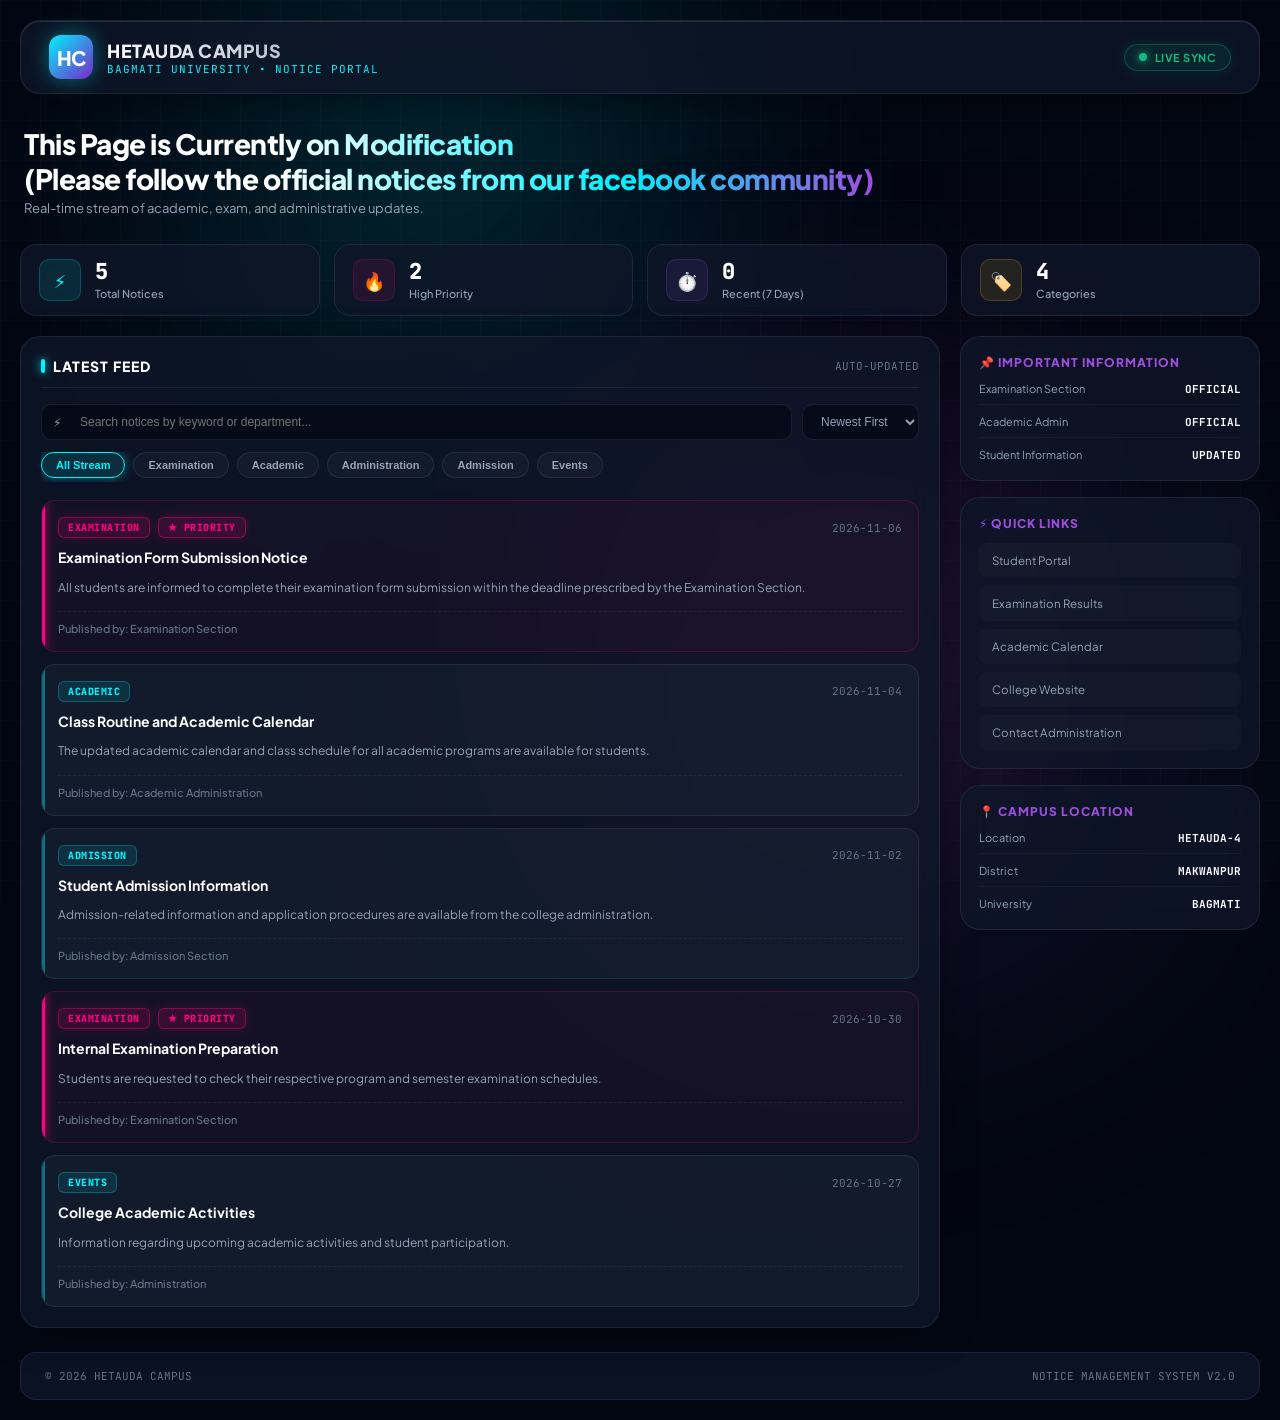
==== commit 499d291b: "Update print statement from 'Hello' to 'Goodbye'" ====
--- a/index.html
+++ b/index.html
@@ -3,33 +3,34 @@
 <head>
 <meta charset="UTF-8">
 <meta name="viewport" content="width=device-width, initial-scale=1.0">
-<title>Hetauda Campus | Notice Portal</title>
-<link href="https://fonts.googleapis.com/css2?family=Plus+Jakarta+Sans:wght@400;500;600;700;800&display=swap" rel="stylesheet">
+<title>Hetauda Campus | Next-Gen Notice Portal</title>
+<link href="https://fonts.googleapis.com/css2?family=Plus+Jakarta+Sans:wght@300;400;500;600;700;800&family=JetBrains+Mono:wght@500;700&display=swap" rel="stylesheet">
 
 <style>
 :root {
-  --primary: #0284c7;
-  --primary-glow: rgba(2, 132, 199, 0.4);
+  --bg-dark: #030712;
+  --panel-bg: rgba(15, 23, 42, 0.75);
+  --card-bg: rgba(30, 41, 59, 0.4);
+  --card-hover: rgba(30, 41, 59, 0.85);
+  
   --neon-cyan: #00f2fe;
+  --neon-cyan-glow: rgba(0, 242, 254, 0.4);
+  --neon-pink: #ff007f;
+  --neon-pink-glow: rgba(255, 0, 127, 0.45);
   --neon-purple: #9d4edd;
-  --neon-pink: #f43f5e;
+  --neon-purple-glow: rgba(157, 78, 221, 0.4);
+  --neon-amber: #ffb703;
   --neon-green: #10b981;
-  --neon-amber: #f59e0b;
-  
-  --bg-gradient: linear-gradient(135deg, #070913 0%, #0d1322 50%, #060b19 100%);
-  --panel-bg: rgba(15, 23, 42, 0.65);
-  --panel-border: rgba(255, 255, 255, 0.08);
-  --card-bg: rgba(30, 41, 59, 0.45);
-  --card-hover: rgba(30, 41, 59, 0.75);
   
   --text-main: #f8fafc;
   --text-muted: #94a3b8;
   --text-dim: #64748b;
   
+  --border-subtle: rgba(255, 255, 255, 0.08);
+  --border-glow: rgba(0, 242, 254, 0.3);
+  
   --font-sans: 'Plus Jakarta Sans', system-ui, -apple-system, sans-serif;
-  --radius-lg: 16px;
-  --radius-md: 10px;
-  --radius-sm: 6px;
+  --font-mono: 'JetBrains Mono', monospace;
 }
 
 * {
@@ -40,96 +41,132 @@
 
 body {
   font-family: var(--font-sans);
-  background: var(--bg-gradient);
-  background-attachment: fixed;
+  background: var(--bg-dark);
   color: var(--text-main);
   min-height: 100vh;
   overflow-x: hidden;
-}
-
-/* BACKGROUND GLOW ACCENTS */
-.glow-orb-1 {
+  position: relative;
+}
+
+/* HIGH-IMPACT AMBIENT GLOW & GRID OVERLAY */
+.bg-grid {
   position: fixed;
-  top: -100px;
-  left: 10%;
+  inset: 0;
+  background-image: 
+    linear-gradient(rgba(255, 255, 255, 0.02) 1px, transparent 1px),
+    linear-gradient(90deg, rgba(255, 255, 255, 0.02) 1px, transparent 1px);
+  background-size: 40px 40px;
+  pointer-events: none;
+  z-index: 0;
+}
+
+.ambient-orb {
+  position: fixed;
+  border-radius: 50%;
+  filter: blur(140px);
+  pointer-events: none;
+  z-index: 0;
+  animation: floatOrb 12s infinite alternate ease-in-out;
+}
+
+.orb-1 {
+  top: -10%;
+  left: 15%;
+  width: 500px;
+  height: 500px;
+  background: radial-gradient(circle, var(--neon-cyan-glow), transparent 70%);
+}
+
+.orb-2 {
+  bottom: -10%;
+  right: 10%;
+  width: 600px;
+  height: 600px;
+  background: radial-gradient(circle, var(--neon-purple-glow), transparent 70%);
+}
+
+.orb-3 {
+  top: 40%;
+  left: 45%;
   width: 400px;
   height: 400px;
-  background: radial-gradient(circle, rgba(0, 242, 254, 0.12) 0%, rgba(0,0,0,0) 70%);
-  pointer-events: none;
-  z-index: 0;
-}
-
-.glow-orb-2 {
-  position: fixed;
-  bottom: 5%;
-  right: 5%;
-  width: 500px;
-  height: 500px;
-  background: radial-gradient(circle, rgba(157, 78, 221, 0.1) 0%, rgba(0,0,0,0) 70%);
-  pointer-events: none;
-  z-index: 0;
-}
-
-/* MAIN CONTAINER */
+  background: radial-gradient(circle, var(--neon-pink-glow), transparent 70%);
+  opacity: 0.5;
+}
+
+@keyframes floatOrb {
+  0% { transform: translate(0, 0) scale(1); }
+  100% { transform: translate(40px, 50px) scale(1.15); }
+}
+
+/* APP FRAMEWORK */
 .app {
-  max-width: 1400px;
+  max-width: 1440px;
   margin: 0 auto;
   min-height: 100vh;
   display: flex;
   flex-direction: column;
   position: relative;
   z-index: 1;
-  padding: 0 16px;
+  padding: 0 20px;
 }
 
 /* HEADER */
 .header {
   background: var(--panel-bg);
-  backdrop-filter: blur(16px);
-  -webkit-backdrop-filter: blur(16px);
-  padding: 12px 24px;
-  margin-top: 16px;
-  border-radius: var(--radius-lg);
-  border: 1px solid var(--panel-border);
+  backdrop-filter: blur(20px);
+  -webkit-backdrop-filter: blur(20px);
+  padding: 14px 28px;
+  margin-top: 20px;
+  border-radius: 20px;
+  border: 1px solid var(--border-subtle);
   display: flex;
   align-items: center;
   justify-content: space-between;
-  box-shadow: 0 8px 32px 0 rgba(0, 0, 0, 0.37);
+  box-shadow: 0 10px 40px -10px rgba(0,0,0,0.5),
+              inset 0 1px 0 0 rgba(255,255,255,0.1);
 }
 
 .brand {
   display: flex;
   align-items: center;
-  gap: 12px;
+  gap: 14px;
+}
+
+.logo-box {
+  position: relative;
 }
 
 .logo {
-  width: 40px;
-  height: 40px;
-  background: linear-gradient(135deg, var(--neon-cyan), var(--primary));
-  color: #000;
-  border-radius: 10px;
+  width: 44px;
+  height: 44px;
+  background: linear-gradient(135deg, #00f2fe 0%, #7928ca 100%);
+  color: #fff;
+  border-radius: 12px;
   display: flex;
   justify-content: center;
   align-items: center;
+  font-size: 20px;
+  font-weight: 800;
+  letter-spacing: -1px;
+  box-shadow: 0 0 20px var(--neon-cyan-glow);
+}
+
+.brand-text h2 {
   font-size: 18px;
   font-weight: 800;
-  box-shadow: 0 0 15px rgba(0, 242, 254, 0.4);
-  letter-spacing: -0.5px;
-}
-
-.brand-text h2 {
-  font-size: 16px;
-  font-weight: 700;
   letter-spacing: 0.5px;
-  background: linear-gradient(90deg, #fff, #cbd5e1);
+  background: linear-gradient(90deg, #ffffff, #94a3b8);
   -webkit-background-clip: text;
   -webkit-text-fill-color: transparent;
 }
 
 .brand-text p {
-  color: var(--text-muted);
+  color: var(--neon-cyan);
   font-size: 11px;
+  font-family: var(--font-mono);
+  letter-spacing: 1px;
+  text-transform: uppercase;
 }
 
 .status-badge {
@@ -138,324 +175,344 @@
   gap: 8px;
   padding: 6px 14px;
   background: rgba(16, 185, 129, 0.1);
-  border: 1px solid rgba(16, 185, 129, 0.25);
+  border: 1px solid rgba(16, 185, 129, 0.3);
   color: var(--neon-green);
-  border-radius: 20px;
+  border-radius: 30px;
   font-size: 11px;
-  font-weight: 600;
-  letter-spacing: 0.3px;
-}
-
-.status-dot {
-  width: 6px;
-  height: 6px;
+  font-weight: 700;
+  letter-spacing: 0.5px;
+  box-shadow: 0 0 15px rgba(16, 185, 129, 0.15);
+}
+
+.status-pulse {
+  width: 8px;
+  height: 8px;
   background: var(--neon-green);
   border-radius: 50%;
-  box-shadow: 0 0 8px var(--neon-green);
-  animation: pulse-dot 2s infinite;
-}
-
-@keyframes pulse-dot {
-  0%, 100% { opacity: 1; transform: scale(1); }
-  50% { opacity: 0.4; transform: scale(0.8); }
-}
-
-/* MAIN LAYOUT */
+  box-shadow: 0 0 10px var(--neon-green);
+  animation: pulseNeon 1.8s infinite ease-in-out;
+}
+
+@keyframes pulseNeon {
+  0%, 100% { transform: scale(1); opacity: 1; }
+  50% { transform: scale(1.4); opacity: 0.5; }
+}
+
+/* MAIN CONTENT */
 .main {
   display: flex;
   flex-direction: column;
-  padding: 20px 0;
-  gap: 16px;
-}
-
-/* WELCOME BAR */
+  padding: 24px 0;
+  gap: 20px;
+}
+
+/* WELCOME HERO */
 .welcome {
   display: flex;
   justify-content: space-between;
   align-items: center;
-  gap: 16px;
+  gap: 20px;
   flex-wrap: wrap;
-  padding: 4px 8px;
-}
-
-.welcome-text h1 {
-  font-size: 22px;
+  padding: 8px 4px;
+}
+
+.welcome-title h1 {
+  font-size: 28px;
   font-weight: 800;
-  background: linear-gradient(90deg, #ffffff, var(--neon-cyan));
+  letter-spacing: -0.5px;
+  background: linear-gradient(90deg, #ffffff 30%, var(--neon-cyan) 70%, var(--neon-purple) 100%);
   -webkit-background-clip: text;
   -webkit-text-fill-color: transparent;
 }
 
-.welcome-text p {
+.welcome-title p {
   color: var(--text-muted);
-  font-size: 12px;
-}
-
-.primary-btn {
-  background: linear-gradient(135deg, var(--primary), #0369a1);
-  color: white;
-  border: 1px solid rgba(255,255,255,0.15);
-  border-radius: var(--radius-md);
-  padding: 8px 16px;
-  font-size: 12px;
-  font-weight: 600;
-  display: inline-flex;
-  align-items: center;
-  gap: 6px;
-  transition: all 0.25s cubic-bezier(0.4, 0, 0.2, 1);
-  box-shadow: 0 4px 14px rgba(2, 132, 199, 0.3);
-}
-
-.primary-btn:hover {
-  transform: translateY(-2px);
-  box-shadow: 0 6px 20px rgba(2, 132, 199, 0.5);
-  background: linear-gradient(135deg, #38bdf8, var(--primary));
-}
-
-/* STATS GRID */
+  font-size: 13px;
+  margin-top: 4px;
+}
+
+/* COMPACT IMPACT STATS GRID */
 .stats-grid {
   display: grid;
-  grid-template-columns: repeat(auto-fit, minmax(180px, 1fr));
-  gap: 12px;
+  grid-template-columns: repeat(auto-fit, minmax(200px, 1fr));
+  gap: 14px;
 }
 
 .stat-card {
   background: var(--panel-bg);
-  backdrop-filter: blur(12px);
-  border: 1px solid var(--panel-border);
-  border-radius: var(--radius-md);
-  padding: 12px 16px;
-  display: flex;
-  align-items: center;
-  gap: 12px;
+  backdrop-filter: blur(16px);
+  border: 1px solid var(--border-subtle);
+  border-radius: 16px;
+  padding: 14px 18px;
+  display: flex;
+  align-items: center;
+  gap: 14px;
   position: relative;
   overflow: hidden;
   transition: all 0.3s ease;
 }
 
-.stat-card::before {
+.stat-card::after {
   content: '';
   position: absolute;
   top: 0;
   left: 0;
-  width: 3px;
-  height: 100%;
-  background: var(--neon-cyan);
-  opacity: 0.7;
-}
-
-.stat-card:nth-child(2)::before { background: var(--neon-pink); }
-.stat-card:nth-child(3)::before { background: var(--neon-purple); }
-.stat-card:nth-child(4)::before { background: var(--neon-amber); }
+  right: 0;
+  height: 2px;
+  background: linear-gradient(90deg, transparent, var(--neon-cyan), transparent);
+  opacity: 0;
+  transition: opacity 0.3s;
+}
 
 .stat-card:hover {
-  transform: translateY(-2px);
-  border-color: rgba(255, 255, 255, 0.18);
-  box-shadow: 0 8px 24px rgba(0, 0, 0, 0.3);
-}
+  transform: translateY(-3px);
+  border-color: rgba(255, 255, 255, 0.2);
+  box-shadow: 0 12px 30px -10px rgba(0,0,0,0.6);
+}
+
+.stat-card:hover::after { opacity: 1; }
+
+.stat-card:nth-child(1) .stat-icon { color: var(--neon-cyan); background: rgba(0, 242, 254, 0.1); border-color: rgba(0, 242, 254, 0.2); }
+.stat-card:nth-child(2) .stat-icon { color: var(--neon-pink); background: rgba(255, 0, 127, 0.1); border-color: rgba(255, 0, 127, 0.2); }
+.stat-card:nth-child(3) .stat-icon { color: var(--neon-purple); background: rgba(157, 78, 221, 0.1); border-color: rgba(157, 78, 221, 0.2); }
+.stat-card:nth-child(4) .stat-icon { color: var(--neon-amber); background: rgba(255, 183, 3, 0.1); border-color: rgba(255, 183, 3, 0.2); }
 
 .stat-icon {
-  width: 36px;
-  height: 36px;
-  border-radius: 8px;
-  background: rgba(255, 255, 255, 0.04);
+  width: 42px;
+  height: 42px;
+  border-radius: 10px;
   display: flex;
   align-items: center;
   justify-content: center;
-  font-size: 16px;
-  color: var(--neon-cyan);
-}
-
-.stat-card:nth-child(2) .stat-icon { color: var(--neon-pink); }
-.stat-card:nth-child(3) .stat-icon { color: var(--neon-purple); }
-.stat-card:nth-child(4) .stat-icon { color: var(--neon-amber); }
-
-.stat-info h3 {
-  font-size: 20px;
-  font-weight: 700;
-  line-height: 1.1;
+  font-size: 18px;
+  border: 1px solid transparent;
+}
+
+.stat-val {
+  font-size: 22px;
+  font-weight: 800;
+  font-family: var(--font-mono);
   color: #fff;
-}
-
-.stat-info p {
+  line-height: 1;
+}
+
+.stat-lbl {
   color: var(--text-muted);
   font-size: 11px;
-}
-
-/* CONTENT LAYOUT */
+  margin-top: 4px;
+  font-weight: 500;
+}
+
+/* MAIN CONTENT GRID */
 .content-grid {
   display: grid;
-  grid-template-columns: 1fr 280px;
-  gap: 16px;
+  grid-template-columns: 1fr 300px;
+  gap: 20px;
   align-items: start;
 }
 
+/* PANEL CONTAINER */
 .panel {
   background: var(--panel-bg);
-  backdrop-filter: blur(12px);
-  border: 1px solid var(--panel-border);
-  border-radius: var(--radius-lg);
-  padding: 16px;
-  box-shadow: 0 8px 32px 0 rgba(0, 0, 0, 0.25);
-}
-
-.panel-header {
+  backdrop-filter: blur(16px);
+  border: 1px solid var(--border-subtle);
+  border-radius: 20px;
+  padding: 20px;
+  box-shadow: 0 10px 40px -10px rgba(0,0,0,0.5);
+}
+
+.panel-head {
   display: flex;
   justify-content: space-between;
   align-items: center;
-  margin-bottom: 12px;
-  padding-bottom: 8px;
-  border-bottom: 1px solid var(--panel-border);
-}
-
-.panel-header h2 {
+  margin-bottom: 16px;
+  padding-bottom: 12px;
+  border-bottom: 1px solid var(--border-subtle);
+}
+
+.panel-head h2 {
   font-size: 14px;
-  font-weight: 700;
+  font-weight: 800;
   text-transform: uppercase;
-  letter-spacing: 0.8px;
-  color: var(--neon-cyan);
-}
-
-/* CONTROLS (SEARCH & CATEGORIES COMPACT) */
-.controls-bar {
+  letter-spacing: 1px;
+  color: #fff;
+  display: flex;
+  align-items: center;
+  gap: 8px;
+}
+
+.panel-head h2::before {
+  content: '';
+  display: inline-block;
+  width: 4px;
+  height: 14px;
+  background: var(--neon-cyan);
+  border-radius: 2px;
+  box-shadow: 0 0 10px var(--neon-cyan);
+}
+
+/* CONTROLS (SEARCH & CATEGORIES) */
+.controls-stack {
   display: flex;
   flex-direction: column;
+  gap: 12px;
+  margin-bottom: 18px;
+}
+
+.search-row {
+  display: flex;
   gap: 10px;
-  margin-bottom: 14px;
-}
-
-.filter-row {
-  display: flex;
-  gap: 8px;
-}
-
-.search-box {
+}
+
+.search-field {
   flex: 1;
   position: relative;
 }
 
-.search-box input {
+.search-field input {
   width: 100%;
-  padding: 8px 12px 8px 32px;
-  background: rgba(15, 23, 42, 0.8);
-  border: 1px solid var(--panel-border);
-  border-radius: var(--radius-md);
+  padding: 10px 14px 10px 38px;
+  background: rgba(3, 7, 18, 0.6);
+  border: 1px solid var(--border-subtle);
+  border-radius: 10px;
   color: #fff;
   font-size: 12px;
   outline: none;
-  transition: all 0.2s;
-}
-
-.search-box::before {
-  content: "🔍";
+  transition: all 0.25s ease;
+}
+
+.search-field::before {
+  content: "⚡";
   position: absolute;
-  left: 10px;
+  left: 12px;
   top: 50%;
   transform: translateY(-50%);
-  font-size: 11px;
-  opacity: 0.5;
-}
-
-.search-box input:focus {
+  font-size: 12px;
+  opacity: 0.6;
+}
+
+.search-field input:focus {
   border-color: var(--neon-cyan);
-  box-shadow: 0 0 10px rgba(0, 242, 254, 0.2);
-}
-
-.select-custom {
-  padding: 8px 12px;
-  background: rgba(15, 23, 42, 0.8);
-  border: 1px solid var(--panel-border);
-  border-radius: var(--radius-md);
+  box-shadow: 0 0 15px var(--neon-cyan-glow);
+}
+
+.sort-select {
+  padding: 0 14px;
+  background: rgba(3, 7, 18, 0.6);
+  border: 1px solid var(--border-subtle);
+  border-radius: 10px;
   color: var(--text-muted);
   font-size: 12px;
   outline: none;
   cursor: pointer;
-}
-
-.select-custom:focus {
+  transition: all 0.25s ease;
+}
+
+.sort-select:focus {
   border-color: var(--neon-cyan);
 }
 
-/* COMPACT PILL CATEGORIES */
-.categories-scroll {
-  display: flex;
-  gap: 6px;
+/* CATEGORY CHIPS */
+.category-pills {
+  display: flex;
+  gap: 8px;
   overflow-x: auto;
   padding-bottom: 4px;
-  scrollbar-width: thin;
-}
-
-.categories-scroll::-webkit-scrollbar {
-  height: 3px;
-}
-
-.categories-scroll::-webkit-scrollbar-thumb {
-  background: var(--panel-border);
-  border-radius: 3px;
-}
-
-.cat-chip {
-  background: rgba(255, 255, 255, 0.04);
-  border: 1px solid var(--panel-border);
+  scrollbar-width: none;
+}
+
+.category-pills::-webkit-scrollbar { display: none; }
+
+.chip {
+  background: rgba(255, 255, 255, 0.03);
+  border: 1px solid var(--border-subtle);
   color: var(--text-muted);
-  padding: 4px 10px;
-  border-radius: 20px;
+  padding: 6px 14px;
+  border-radius: 30px;
   font-size: 11px;
-  font-weight: 500;
+  font-weight: 600;
   white-space: nowrap;
-  transition: all 0.2s;
-}
-
-.cat-chip:hover {
+  cursor: pointer;
+  transition: all 0.25s ease;
+}
+
+.chip:hover {
   background: rgba(255, 255, 255, 0.08);
   color: #fff;
 }
 
-.cat-chip.active {
+.chip.active {
   background: rgba(0, 242, 254, 0.12);
   color: var(--neon-cyan);
   border-color: var(--neon-cyan);
-  box-shadow: 0 0 10px rgba(0, 242, 254, 0.2);
-}
-
-/* ANIMATED NOTICE CARDS */
-.notice-list {
+  box-shadow: 0 0 12px var(--neon-cyan-glow);
+}
+
+/* HIGH-IMPACT NOTICE CARDS */
+.notice-feed {
+  display: flex;
+  flex-direction: column;
+  gap: 12px;
+}
+
+.notice-card {
+  background: var(--card-bg);
+  border: 1px solid var(--border-subtle);
+  border-radius: 14px;
+  padding: 16px;
   display: flex;
   flex-direction: column;
   gap: 10px;
-}
-
-.notice-card {
-  background: var(--card-bg);
-  border: 1px solid var(--panel-border);
-  border-radius: var(--radius-md);
-  padding: 12px 14px;
-  display: flex;
-  flex-direction: column;
-  gap: 8px;
-  transition: all 0.25s cubic-bezier(0.4, 0, 0.2, 1);
-  animation: fadeIn 0.3s ease-out forwards;
   position: relative;
-}
-
-@keyframes fadeIn {
-  from { opacity: 0; transform: translateY(6px); }
+  overflow: hidden;
+  transition: all 0.3s cubic-bezier(0.16, 1, 0.3, 1);
+  animation: cardSlide 0.4s ease-out forwards;
+}
+
+@keyframes cardSlide {
+  from { opacity: 0; transform: translateY(12px); }
   to { opacity: 1; transform: translateY(0); }
+}
+
+.notice-card::before {
+  content: '';
+  position: absolute;
+  left: 0;
+  top: 0;
+  bottom: 0;
+  width: 3px;
+  background: var(--neon-cyan);
+  opacity: 0.4;
+  transition: all 0.3s ease;
 }
 
 .notice-card:hover {
   background: var(--card-hover);
-  border-color: rgba(0, 242, 254, 0.3);
-  transform: translateX(3px);
-  box-shadow: -3px 0 0 var(--neon-cyan), 0 4px 16px rgba(0,0,0,0.3);
+  border-color: var(--border-glow);
+  transform: translateX(4px);
+  box-shadow: 0 8px 25px -5px rgba(0,0,0,0.5);
+}
+
+.notice-card:hover::before {
+  opacity: 1;
+  box-shadow: 0 0 10px var(--neon-cyan);
+}
+
+/* IMPORTANT CARD STATE */
+.notice-card.is-important::before {
+  background: var(--neon-pink);
+  opacity: 1;
+  box-shadow: 0 0 10px var(--neon-pink);
 }
 
 .notice-card.is-important {
-  border-left: 3px solid var(--neon-pink);
+  background: rgba(255, 0, 127, 0.04);
+  border-color: rgba(255, 0, 127, 0.2);
 }
 
 .notice-card.is-important:hover {
-  box-shadow: -3px 0 0 var(--neon-pink), 0 4px 16px rgba(244, 63, 94, 0.2);
+  border-color: rgba(255, 0, 127, 0.5);
+  box-shadow: 0 8px 25px -5px rgba(255, 0, 127, 0.2);
 }
 
 .card-top {
@@ -464,260 +521,207 @@
   align-items: center;
 }
 
-.badge-group {
-  display: flex;
-  gap: 6px;
-  align-items: center;
-}
-
-.tag-badge {
+.badge-row {
+  display: flex;
+  gap: 8px;
+  align-items: center;
+}
+
+.badge {
   font-size: 10px;
-  padding: 2px 7px;
-  border-radius: 4px;
+  padding: 3px 9px;
+  border-radius: 6px;
+  font-weight: 800;
+  text-transform: uppercase;
+  letter-spacing: 0.5px;
+  font-family: var(--font-mono);
+  background: rgba(0, 242, 254, 0.1);
+  color: var(--neon-cyan);
+  border: 1px solid rgba(0, 242, 254, 0.25);
+}
+
+.badge.important {
+  background: rgba(255, 0, 127, 0.15);
+  color: var(--neon-pink);
+  border-color: rgba(255, 0, 127, 0.4);
+  box-shadow: 0 0 10px rgba(255, 0, 127, 0.2);
+  animation: pulseBadge 2s infinite ease-in-out;
+}
+
+@keyframes pulseBadge {
+  0%, 100% { opacity: 1; }
+  50% { opacity: 0.7; }
+}
+
+.date-stamp {
+  font-size: 11px;
+  font-family: var(--font-mono);
+  color: var(--text-dim);
+}
+
+.notice-title {
+  font-size: 14px;
   font-weight: 700;
-  text-transform: uppercase;
-  letter-spacing: 0.4px;
-  background: rgba(2, 132, 199, 0.2);
-  color: #38bdf8;
-  border: 1px solid rgba(56, 189, 248, 0.3);
-}
-
-.tag-badge.important {
-  background: rgba(244, 63, 94, 0.15);
-  color: var(--neon-pink);
-  border-color: rgba(244, 63, 94, 0.3);
-  box-shadow: 0 0 8px rgba(244, 63, 94, 0.2);
-}
-
-.notice-date-text {
+  color: #fff;
+  line-height: 1.4;
+}
+
+.notice-desc {
+  color: var(--text-muted);
+  font-size: 12px;
+  line-height: 1.6;
+}
+
+.card-foot {
+  display: flex;
+  justify-content: space-between;
+  align-items: center;
+  margin-top: 4px;
+  padding-top: 10px;
+  border-top: 1px dashed rgba(255, 255, 255, 0.06);
+}
+
+.dept-info {
   font-size: 11px;
   color: var(--text-dim);
-}
-
-.notice-title {
-  font-size: 13px;
-  font-weight: 600;
-  color: #f1f5f9;
-  line-height: 1.4;
-}
-
-.notice-desc {
-  color: var(--text-muted);
-  font-size: 11.5px;
-  line-height: 1.5;
-}
-
-.card-bottom {
-  display: flex;
-  justify-content: space-between;
-  align-items: center;
-  margin-top: 2px;
-  padding-top: 6px;
-  border-top: 1px dashed rgba(255, 255, 255, 0.05);
-}
-
-.notice-dept {
-  font-size: 10.5px;
-  color: var(--text-dim);
+  font-weight: 500;
 }
 
 .dl-btn {
   font-size: 11px;
+  font-family: var(--font-mono);
   color: var(--neon-cyan);
   text-decoration: none;
-  font-weight: 600;
-  display: flex;
-  align-items: center;
-  gap: 4px;
-  padding: 3px 8px;
-  border-radius: var(--radius-sm);
+  font-weight: 700;
+  display: inline-flex;
+  align-items: center;
+  gap: 6px;
+  padding: 4px 10px;
+  border-radius: 6px;
   background: rgba(0, 242, 254, 0.08);
-  border: 1px solid rgba(0, 242, 254, 0.2);
-  transition: all 0.2s;
+  border: 1px solid rgba(0, 242, 254, 0.25);
+  transition: all 0.25s ease;
 }
 
 .dl-btn:hover {
   background: var(--neon-cyan);
   color: #000;
-  box-shadow: 0 0 10px rgba(0, 242, 254, 0.4);
+  box-shadow: 0 0 15px var(--neon-cyan-glow);
 }
 
 /* SIDEBAR LAYOUT */
-.sidebar {
+.sidebar-stack {
   display: flex;
   flex-direction: column;
-  gap: 12px;
+  gap: 16px;
 }
 
 .side-card {
   background: var(--panel-bg);
-  backdrop-filter: blur(12px);
-  border: 1px solid var(--panel-border);
-  border-radius: var(--radius-lg);
-  padding: 14px;
+  backdrop-filter: blur(16px);
+  border: 1px solid var(--border-subtle);
+  border-radius: 20px;
+  padding: 18px;
 }
 
 .side-card h3 {
   font-size: 12px;
-  font-weight: 700;
+  font-weight: 800;
   text-transform: uppercase;
-  letter-spacing: 0.6px;
+  letter-spacing: 1px;
   color: var(--neon-purple);
-  margin-bottom: 10px;
-  display: flex;
-  align-items: center;
-  gap: 6px;
-}
-
-.compact-list {
+  margin-bottom: 12px;
+  display: flex;
+  align-items: center;
+  gap: 8px;
+}
+
+.side-list {
+  display: flex;
+  flex-direction: column;
+  gap: 10px;
+}
+
+.side-row {
+  display: flex;
+  justify-content: space-between;
+  font-size: 11px;
+  padding-bottom: 8px;
+  border-bottom: 1px solid rgba(255, 255, 255, 0.04);
+}
+
+.side-row:last-child {
+  border-bottom: none;
+  padding-bottom: 0;
+}
+
+.side-row span:first-child { color: var(--text-muted); }
+.side-row span:last-child { color: #fff; font-weight: 700; font-family: var(--font-mono); }
+
+.nav-links {
   display: flex;
   flex-direction: column;
   gap: 8px;
 }
 
-.compact-item {
-  display: flex;
-  justify-content: space-between;
-  font-size: 11px;
-  padding-bottom: 6px;
-  border-bottom: 1px solid rgba(255, 255, 255, 0.04);
-}
-
-.compact-item:last-child {
-  border-bottom: none;
-  padding-bottom: 0;
-}
-
-.compact-item span:first-child { color: var(--text-muted); }
-.compact-item span:last-child { color: var(--text-main); font-weight: 600; }
-
-.quick-nav-links {
-  display: grid;
-  grid-template-columns: 1fr;
-  gap: 6px;
-}
-
-.quick-nav-links a {
+.nav-links a {
   text-decoration: none;
   color: var(--text-muted);
-  background: rgba(255, 255, 255, 0.03);
-  padding: 7px 10px;
-  border-radius: var(--radius-sm);
-  font-size: 11px;
+  background: rgba(255, 255, 255, 0.02);
+  padding: 9px 12px;
+  border-radius: 8px;
+  font-size: 11.5px;
   border: 1px solid transparent;
-  transition: all 0.2s;
-}
-
-.quick-nav-links a:hover {
+  transition: all 0.25s ease;
+  display: flex;
+  justify-content: space-between;
+  align-items: center;
+}
+
+.nav-links a::after {
+  content: "→";
+  opacity: 0;
+  transform: translateX(-5px);
+  transition: all 0.25s ease;
+}
+
+.nav-links a:hover {
   color: var(--neon-cyan);
   border-color: rgba(0, 242, 254, 0.3);
   background: rgba(0, 242, 254, 0.05);
-  transform: translateX(2px);
+  transform: translateX(3px);
+}
+
+.nav-links a:hover::after {
+  opacity: 1;
+  transform: translateX(0);
 }
 
 /* FOOTER */
 .footer {
   margin-top: auto;
-  padding: 14px 20px;
+  padding: 16px 24px;
   background: var(--panel-bg);
-  border: 1px solid var(--panel-border);
-  border-radius: var(--radius-lg);
+  border: 1px solid var(--border-subtle);
+  border-radius: 16px;
   display: flex;
   justify-content: space-between;
   font-size: 11px;
+  font-family: var(--font-mono);
   color: var(--text-dim);
-  margin-bottom: 16px;
-}
-
-/* MODAL MODERN GLOW */
-.modal-overlay {
-  display: none;
-  position: fixed;
-  inset: 0;
-  z-index: 100;
-  background: rgba(3, 7, 18, 0.8);
-  backdrop-filter: blur(8px);
-  padding: 16px;
-  align-items: center;
-  justify-content: center;
-}
-
-.modal-overlay.show { display: flex; }
-
-.modal-box {
-  background: #0f172a;
-  border: 1px solid rgba(0, 242, 254, 0.3);
-  box-shadow: 0 0 30px rgba(0, 242, 254, 0.15);
-  width: 100%;
-  max-width: 460px;
-  border-radius: var(--radius-lg);
-  padding: 20px;
-  animation: modalIn 0.25s cubic-bezier(0.16, 1, 0.3, 1);
-}
-
-@keyframes modalIn {
-  from { opacity: 0; transform: scale(0.95); }
-  to { opacity: 1; transform: scale(1); }
-}
-
-.modal-box h2 {
-  font-size: 16px;
-  color: #fff;
-  margin-bottom: 14px;
-}
-
-.form-field {
-  display: flex;
-  flex-direction: column;
-  gap: 4px;
-  margin-bottom: 10px;
-}
-
-.form-field label {
-  font-size: 11px;
-  color: var(--text-muted);
-}
-
-.form-field input,
-.form-field textarea,
-.form-field select {
-  padding: 8px 10px;
-  background: rgba(2, 6, 23, 0.6);
-  border: 1px solid var(--panel-border);
-  border-radius: var(--radius-sm);
-  color: #fff;
-  font-size: 12px;
-}
-
-.form-field textarea {
-  min-height: 70px;
-}
-
-.form-actions {
-  display: flex;
-  justify-content: flex-end;
-  gap: 8px;
-  margin-top: 14px;
-}
-
-.btn-secondary {
-  background: transparent;
-  border: 1px solid var(--panel-border);
-  color: var(--text-muted);
-  padding: 6px 12px;
-  border-radius: var(--radius-sm);
-  font-size: 12px;
+  margin-bottom: 20px;
 }
 
 .empty-state {
   text-align: center;
-  padding: 30px;
+  padding: 40px 20px;
   color: var(--text-dim);
   font-size: 12px;
+  font-family: var(--font-mono);
   display: none;
 }
 
-@media(max-width: 768px) {
+@media(max-width: 850px) {
   .content-grid { grid-template-columns: 1fr; }
   .stats-grid { grid-template-columns: 1fr 1fr; }
 }
@@ -726,66 +730,70 @@
 
 <body>
 
-<div class="glow-orb-1"></div>
-<div class="glow-orb-2"></div>
+<!-- DYNAMIC AMBIENT GLOW SYSTEM -->
+<div class="bg-grid"></div>
+<div class="ambient-orb orb-1"></div>
+<div class="ambient-orb orb-2"></div>
+<div class="ambient-orb orb-3"></div>
 
 <div class="app">
 
   <!-- HEADER -->
   <header class="header">
     <div class="brand">
-      <div class="logo">HC</div>
+      <div class="logo-box">
+        <div class="logo">HC</div>
+      </div>
       <div class="brand-text">
         <h2>HETAUDA CAMPUS</h2>
-        <p>Bagmati University | Notice Portal</p>
+        <p>BAGMATI UNIVERSITY • NOTICE PORTAL</p>
       </div>
     </div>
     <div class="status-badge">
-      <span class="status-dot"></span> Online Engine
+      <span class="status-pulse"></span> LIVE SYNC
     </div>
   </header>
 
   <main class="main">
 
-    <!-- WELCOME & ACTION -->
+    <!-- WELCOME -->
     <section class="welcome">
-      <div class="welcome-text">
-        <h1>College Announcements</h1>
-        <p>Real-time official notices and administrative updates.</p>
+      <div class="welcome-title">
+        <h1>This Page is 
+        Currently on Modification<br>
+        (Please follow the official notices from our facebook community)</h1>
+        <p>Real-time stream of academic, exam, and administrative updates.</p>
       </div>
-      <button class="primary-btn" id="openModal">
-        <span>+</span> Publish Notice
-      </button>
     </section>
 
     <!-- COMPACT STATS -->
     <section class="stats-grid">
       <div class="stat-card">
-        <div class="stat-icon">📋</div>
-        <div class="stat-info">
-          <h3 id="totalNotices">0</h3>
-          <p>Total Notices</p>
+        <div class="stat-icon">⚡</div>
+        <div>
+          <div class="stat-val" id="totalNotices">0</div>
+          <div class="stat-lbl">Total Notices</div>
         </div>
       </div>
       <div class="stat-card">
-        <div class="stat-icon">⚡</div>
-        <div class="stat-info">
-          <h3 id="importantNotices">0</h3>
-          <p>Important</p>
+        <div class="stat-icon">🔥</div>
+        <div>
+          <div class="stat-val" id="importantNotices">0</div>
+          <div class="stat-lbl">High Priority</div>
         </div>
       </div>
       <div class="stat-card">
-        <div class="stat-icon">🕒</div>
-        <div class="stat-info">
-          <h3 id="recentNotices">0</h3>
-          <p>7 Days Active</p>
+        <div class="stat-icon">⏱️</div>
+        <div>
+          <div class="stat-val" id="recentNotices">0</div>
+          <div class="stat-lbl">Recent (7 Days)</div>
         </div>
       </div>
       <div class="stat-card">
-        <div class="stat-icon">🗂️</div>
-        <div class="stat-info">
-          <h3 id="totalCategories">0</h3>
-          <p>Categories</p>
+        <div class="stat-icon">🏷️</div>
+        <div>
+          <div class="stat-val" id="totalCategories">0</div>
+          <div class="stat-lbl">Categories</div>
         </div>
       </div>
     </section>
@@ -795,85 +803,86 @@
 
       <!-- NOTICE STREAM -->
       <section class="panel">
-        <div class="panel-header">
+        <div class="panel-head">
           <h2>Latest Feed</h2>
-          <span style="font-size: 11px; color: var(--text-dim)">Live Sync</span>
-        </div>
-
-        <div class="controls-bar">
-          <div class="filter-row">
-            <div class="search-box">
-              <input type="search" id="searchInput" placeholder="Search notices...">
+          <span style="font-size: 11px; font-family: var(--font-mono); color: var(--text-dim)">AUTO-UPDATED</span>
+        </div>
+
+        <div class="controls-stack">
+          <div class="search-row">
+            <div class="search-field">
+              <input type="search" id="searchInput" placeholder="Search notices by keyword or department...">
             </div>
-            <select class="select-custom" id="sortSelect">
-              <option value="newest">Newest</option>
-              <option value="oldest">Oldest</option>
+            <select class="sort-select" id="sortSelect">
+              <option value="newest">Newest First</option>
+              <option value="oldest">Oldest First</option>
             </select>
           </div>
 
           <!-- COMPACT SCROLLABLE CATEGORIES -->
-          <div class="categories-scroll" id="categoryButtons">
-            <button class="cat-chip active" data-category="All">All Feed</button>
-            <button class="cat-chip" data-category="Examination">Examination</button>
-            <button class="cat-chip" data-category="Academic">Academic</button>
-            <button class="cat-chip" data-category="Administration">Administration</button>
-            <button class="cat-chip" data-category="Admission">Admission</button>
-            <button class="cat-chip" data-category="Events">Events</button>
+          <div class="category-pills" id="categoryButtons">
+            <button class="chip active" data-category="All">All Stream</button>
+            <button class="chip" data-category="Examination">Examination</button>
+            <button class="chip" data-category="Academic">Academic</button>
+            <button class="chip" data-category="Administration">Administration</button>
+            <button class="chip" data-category="Admission">Admission</button>
+            <button class="chip" data-category="Events">Events</button>
           </div>
         </div>
 
-        <div class="notice-list" id="noticeList"></div>
+        <div class="notice-feed" id="noticeList"></div>
 
         <div class="empty-state" id="emptyMessage">
-          No announcements matched your search criteria.
+          // NO MATCHING ANNOUNCEMENTS FOUND IN STREAM
         </div>
       </section>
 
       <!-- SIDEBAR -->
-      <aside class="sidebar">
+      <aside class="sidebar-stack">
 
         <div class="side-card">
-          <h3>📌 Key Contacts</h3>
-          <div class="compact-list">
-            <div class="compact-item">
-              <span>Exam Controller</span>
-              <span>Room 102</span>
+          <h3>📌 Important Information</h3>
+          <div class="side-list">
+            <div class="side-row">
+              <span>Examination Section</span>
+              <span>OFFICIAL</span>
             </div>
-            <div class="compact-item">
+            <div class="side-row">
               <span>Academic Admin</span>
-              <span>Room 105</span>
+              <span>OFFICIAL</span>
             </div>
-            <div class="compact-item">
-              <span>Student Affairs</span>
-              <span>Block B</span>
+            <div class="side-row">
+              <span>Student Information</span>
+              <span>UPDATED</span>
             </div>
           </div>
         </div>
 
         <div class="side-card">
           <h3>⚡ Quick Links</h3>
-          <div class="quick-nav-links">
-            <a href="#">Grading System & Results</a>
-            <a href="#">Academic Routine PDF</a>
-            <a href="#">Admission Guidelines</a>
-            <a href="#">University Portal</a>
+          <div class="nav-links">
+            <a href="#">Student Portal</a>
+            <a href="#">Examination Results</a>
+            <a href="#">Academic Calendar</a>
+            <a href="#">College Website</a>
+            <a href="#">Contact Administration</a>
           </div>
         </div>
 
         <div class="side-card">
           <h3>📍 Campus Location</h3>
-          <div class="compact-list">
-            <div class="compact-item">
-              <span>City</span>
-              <span>Hetauda-4</span>
+          <div class="side-list">
+            <div class="side-row">
+              <span>Location</span>
+              <span>HETAUDA-4</span>
             </div>
-            <div class="compact-item">
+            <div class="side-row">
               <span>District</span>
-              <span>Makwanpur</span>
+              <span>MAKWANPUR</span>
             </div>
-            <div class="compact-item">
-              <span>State</span>
-              <span>Bagmati</span>
+            <div class="side-row">
+              <span>University</span>
+              <span>BAGMATI</span>
             </div>
           </div>
         </div>
@@ -885,62 +894,19 @@
   </main>
 
   <footer class="footer">
-    <span>© 2026 Hetauda Campus</span>
-    <span>Powered by HC Notice Engine</span>
+    <span>© 2026 HETAUDA CAMPUS</span>
+    <span>NOTICE MANAGEMENT SYSTEM V2.0</span>
   </footer>
 
-</div>
-
-<!-- PUBLISH MODAL -->
-<div class="modal-overlay" id="noticeModal">
-  <div class="modal-box">
-    <h2>Publish New Notice</h2>
-    <form id="noticeForm">
-      <div class="form-field">
-        <label for="noticeTitle">Notice Title *</label>
-        <input type="text" id="noticeTitle" required maxlength="150">
-      </div>
-      <div class="form-field">
-        <label for="noticeCategory">Category *</label>
-        <select id="noticeCategory" required>
-          <option value="Examination">Examination</option>
-          <option value="Academic">Academic</option>
-          <option value="Administration">Administration</option>
-          <option value="Admission">Admission</option>
-          <option value="Events">Events</option>
-        </select>
-      </div>
-      <div class="form-field">
-        <label for="noticeDescription">Description *</label>
-        <textarea id="noticeDescription" required></textarea>
-      </div>
-      <div class="form-field">
-        <label for="noticeDepartment">Publishing Department</label>
-        <input type="text" id="noticeDepartment" value="Administration">
-      </div>
-      <div class="form-field">
-        <label for="noticeFile">PDF Attachment</label>
-        <input type="file" id="noticeFile" accept=".pdf">
-      </div>
-      <div class="form-field" style="flex-direction: row; align-items: center; gap: 8px;">
-        <input type="checkbox" id="noticeImportant" style="width: auto;">
-        <label for="noticeImportant">Mark as High Priority</label>
-      </div>
-      <div class="form-actions">
-        <button type="button" class="btn-secondary" id="closeModal">Cancel</button>
-        <button type="submit" class="primary-btn">Publish</button>
-      </div>
-    </form>
-  </div>
 </div>
 
 <script>
 const sampleNotices = [
   {
     id: 1,
-    title: "Examination Form Submission Deadline Notice",
+    title: "Examination Form Submission Notice",
     category: "Examination",
-    description: "All students must complete their examination form submission before the deadline set by the Examination Section.",
+    description: "All students are informed to complete their examination form submission within the deadline prescribed by the Examination Section.",
     department: "Examination Section",
     date: "2026-11-06",
     important: true,
@@ -948,51 +914,70 @@
   },
   {
     id: 2,
-    title: "Updated Academic Calendar & Class Routines",
+    title: "Class Routine and Academic Calendar",
     category: "Academic",
-    description: "The updated semester program schedule and routines are now published for all faculties.",
-    department: "Academic Admin",
+    description: "The updated academic calendar and class schedule for all academic programs are available for students.",
+    department: "Academic Administration",
     date: "2026-11-04",
     important: false,
     attachment: ""
   },
   {
     id: 3,
-    title: "New Student Admission Procedure 2083",
+    title: "Student Admission Information",
     category: "Admission",
-    description: "Application guidelines and criteria for new admissions are now available at the administrative office.",
+    description: "Admission-related information and application procedures are available from the college administration.",
     department: "Admission Section",
     date: "2026-11-02",
     important: false,
     attachment: ""
+  },
+  {
+    id: 4,
+    title: "Internal Examination Preparation",
+    category: "Examination",
+    description: "Students are requested to check their respective program and semester examination schedules.",
+    department: "Examination Section",
+    date: "2026-10-30",
+    important: true,
+    attachment: ""
+  },
+  {
+    id: 5,
+    title: "College Academic Activities",
+    category: "Events",
+    description: "Information regarding upcoming academic activities and student participation.",
+    department: "Administration",
+    date: "2026-10-27",
+    important: false,
+    attachment: ""
   }
 ];
 
-const STORAGE_KEY = "hc_notice_portal_dark_v2";
+const STORAGE_KEY = "hetauda_rms_notices_v2_impact";
+
 let notices = loadNotices();
 let activeCategory = "All";
 
 function loadNotices() {
   try {
     const saved = localStorage.getItem(STORAGE_KEY);
-    return saved ? JSON.parse(saved) : sampleNotices;
+    if (saved === null) return sampleNotices;
+    const parsed = JSON.parse(saved);
+    return Array.isArray(parsed) ? parsed : sampleNotices;
   } catch {
     return sampleNotices;
   }
 }
 
-function saveNotices() {
-  try {
-    localStorage.setItem(STORAGE_KEY, JSON.stringify(notices));
-  } catch {
-    alert("Local storage save failed.");
-  }
-}
-
-function escapeHTML(str) {
-  return String(str ?? "").replace(/[&<>"']/g, c => ({
-    "&": "&amp;", "<": "&lt;", ">": "&gt;", '"': "&quot;", "'": "&#39;"
-  })[c]);
+function escapeHTML(value) {
+  return String(value ?? "").replace(/[&<>"']/g, char => ({
+    "&": "&amp;",
+    "<": "&lt;",
+    ">": "&gt;",
+    '"': "&quot;",
+    "'": "&#39;"
+  })[char]);
 }
 
 function renderNotices() {
@@ -1000,42 +985,42 @@
   const sort = document.getElementById("sortSelect").value;
 
   let filtered = notices.filter(n => {
-    const catMatch = activeCategory === "All" || n.category === activeCategory;
-    const searchMatch = `${n.title} ${n.description} ${n.department}`.toLowerCase().includes(search);
-    return catMatch && searchMatch;
+    const matchesCategory = activeCategory === "All" || n.category === activeCategory;
+    const matchesSearch = `${n.title} ${n.description} ${n.department} ${n.category}`.toLowerCase().includes(search);
+    return matchesCategory && matchesSearch;
   });
 
   filtered.sort((a, b) => {
-    const comp = String(a.date).localeCompare(String(b.date));
-    return sort === "newest" ? -comp : comp;
+    const comparison = String(a.date).localeCompare(String(b.date));
+    return sort === "newest" ? -comparison : comparison;
   });
 
   const list = document.getElementById("noticeList");
   const empty = document.getElementById("emptyMessage");
 
-  list.innerHTML = filtered.map((n, index) => {
+  list.innerHTML = filtered.map((n, idx) => {
     const isImp = n.important;
     const attachment = n.attachment
-      ? `<a class="dl-btn" href="${escapeHTML(n.attachment)}" download>↓ Attachment</a>`
+      ? `<a class="dl-btn" href="${escapeHTML(n.attachment)}" download>↓ Download PDF</a>`
       : "";
 
     return `
-      <article class="notice-card ${isImp ? 'is-important' : ''}" style="animation-delay: ${index * 0.05}s">
+      <article class="notice-card ${isImp ? 'is-important' : ''}" style="animation-delay: ${idx * 0.05}s">
         <div class="card-top">
-          <div class="badge-group">
-            <span class="tag-badge ${isImp ? 'important' : ''}">
+          <div class="badge-row">
+            <span class="badge ${isImp ? 'important' : ''}">
               ${escapeHTML(n.category)}
             </span>
-            ${isImp ? '<span class="tag-badge important">★ Priority</span>' : ''}
+            ${isImp ? '<span class="badge important">★ Priority</span>' : ''}
           </div>
-          <span class="notice-date-text">${escapeHTML(n.date)}</span>
+          <span class="date-stamp">${escapeHTML(n.date)}</span>
         </div>
 
         <h3 class="notice-title">${escapeHTML(n.title)}</h3>
         <p class="notice-desc">${escapeHTML(n.description)}</p>
 
-        <div class="card-bottom">
-          <span class="notice-dept">Dept: ${escapeHTML(n.department)}</span>
+        <div class="card-foot">
+          <span class="dept-info">Published by: ${escapeHTML(n.department)}</span>
           ${attachment}
         </div>
       </article>
@@ -1049,8 +1034,9 @@
 function updateStats() {
   const today = new Date();
   const recent = notices.filter(n => {
-    const diff = (today - new Date(n.date + "T00:00:00")) / 86400000;
-    return diff >= 0 && diff < 7;
+    const date = new Date(n.date + "T00:00:00");
+    const difference = (today - date) / 86400000;
+    return difference >= 0 && difference < 7;
   });
 
   document.getElementById("totalNotices").textContent = notices.length;
@@ -1062,39 +1048,13 @@
 document.getElementById("searchInput").addEventListener("input", renderNotices);
 document.getElementById("sortSelect").addEventListener("change", renderNotices);
 
-document.querySelectorAll(".cat-chip").forEach(btn => {
-  btn.addEventListener("click", () => {
-    document.querySelectorAll(".cat-chip").forEach(b => b.classList.remove("active"));
-    btn.classList.add("active");
-    activeCategory = btn.dataset.category;
+document.querySelectorAll(".chip").forEach(button => {
+  button.addEventListener("click", () => {
+    document.querySelectorAll(".chip").forEach(b => b.classList.remove("active"));
+    button.classList.add("active");
+    activeCategory = button.dataset.category;
     renderNotices();
   });
-});
-
-const modal = document.getElementById("noticeModal");
-document.getElementById("openModal").onclick = () => modal.classList.add("show");
-document.getElementById("closeModal").onclick = () => modal.classList.remove("show");
-
-document.getElementById("noticeForm").addEventListener("submit", e => {
-  e.preventDefault();
-  const file = document.getElementById("noticeFile").files[0];
-
-  const newNotice = {
-    id: Date.now(),
-    title: document.getElementById("noticeTitle").value.trim(),
-    category: document.getElementById("noticeCategory").value,
-    description: document.getElementById("noticeDescription").value.trim(),
-    department: document.getElementById("noticeDepartment").value.trim(),
-    date: new Date().toISOString().slice(0, 10),
-    important: document.getElementById("noticeImportant").checked,
-    attachment: file ? URL.createObjectURL(file) : ""
-  };
-
-  notices.unshift(newNotice);
-  saveNotices();
-  document.getElementById("noticeForm").reset();
-  modal.classList.remove("show");
-  renderNotices();
 });
 
 renderNotices();
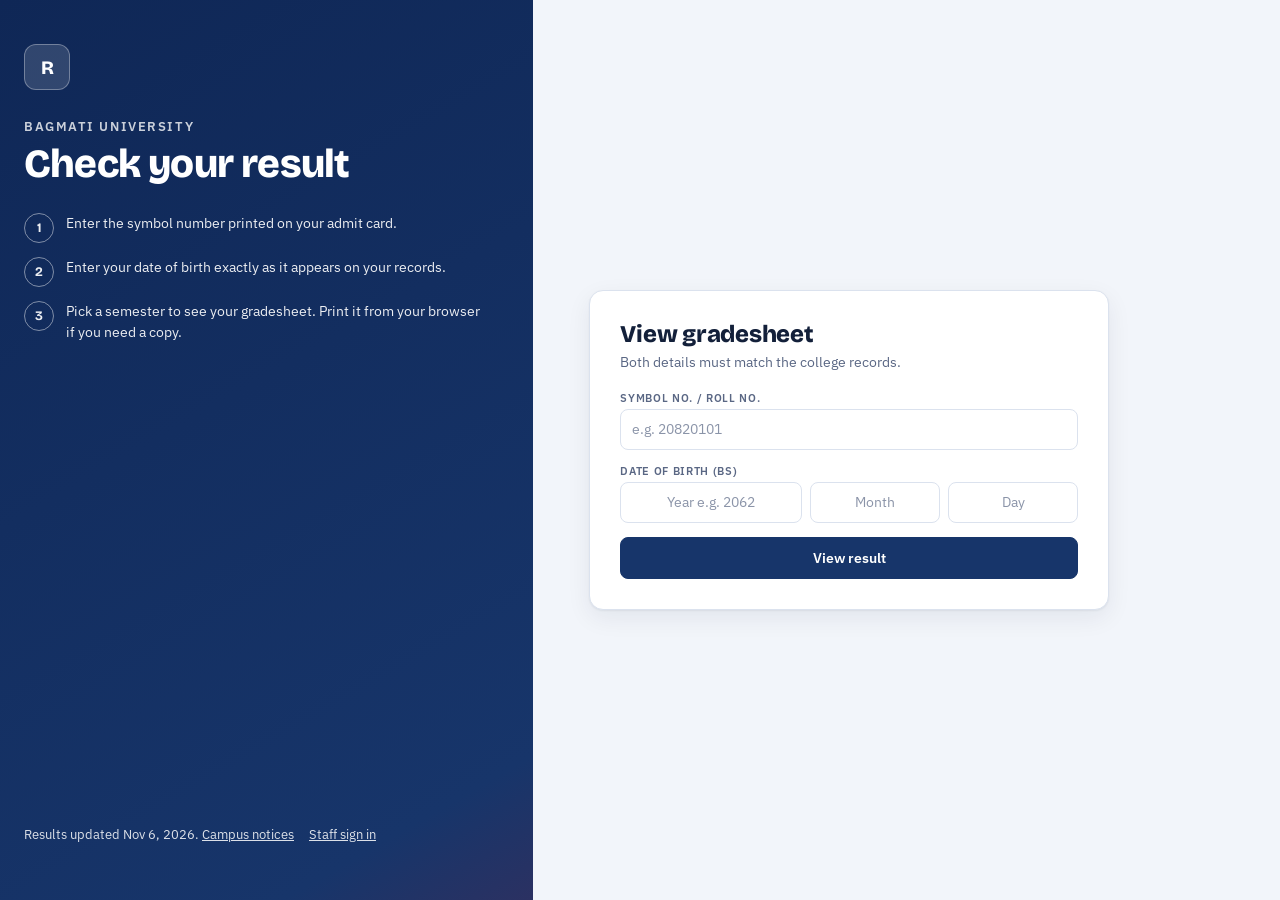
==== commit b21dca04: "feat: unified admin portal with notice CRUD system and student result desk" ====
--- a/index.html
+++ b/index.html
@@ -1,1063 +1,73 @@
-<!DOCTYPE html>
-<html lang="en">
-<head>
-<meta charset="UTF-8">
-<meta name="viewport" content="width=device-width, initial-scale=1.0">
-<title>Hetauda Campus | Next-Gen Notice Portal</title>
-<link href="https://fonts.googleapis.com/css2?family=Plus+Jakarta+Sans:wght@300;400;500;600;700;800&family=JetBrains+Mono:wght@500;700&display=swap" rel="stylesheet">
-
-<style>
-:root {
-  --bg-dark: #030712;
-  --panel-bg: rgba(15, 23, 42, 0.75);
-  --card-bg: rgba(30, 41, 59, 0.4);
-  --card-hover: rgba(30, 41, 59, 0.85);
-  
-  --neon-cyan: #00f2fe;
-  --neon-cyan-glow: rgba(0, 242, 254, 0.4);
-  --neon-pink: #ff007f;
-  --neon-pink-glow: rgba(255, 0, 127, 0.45);
-  --neon-purple: #9d4edd;
-  --neon-purple-glow: rgba(157, 78, 221, 0.4);
-  --neon-amber: #ffb703;
-  --neon-green: #10b981;
-  
-  --text-main: #f8fafc;
-  --text-muted: #94a3b8;
-  --text-dim: #64748b;
-  
-  --border-subtle: rgba(255, 255, 255, 0.08);
-  --border-glow: rgba(0, 242, 254, 0.3);
-  
-  --font-sans: 'Plus Jakarta Sans', system-ui, -apple-system, sans-serif;
-  --font-mono: 'JetBrains Mono', monospace;
-}
-
-* {
-  margin: 0;
-  padding: 0;
-  box-sizing: border-box;
-}
-
-body {
-  font-family: var(--font-sans);
-  background: var(--bg-dark);
-  color: var(--text-main);
-  min-height: 100vh;
-  overflow-x: hidden;
-  position: relative;
-}
-
-/* HIGH-IMPACT AMBIENT GLOW & GRID OVERLAY */
-.bg-grid {
-  position: fixed;
-  inset: 0;
-  background-image: 
-    linear-gradient(rgba(255, 255, 255, 0.02) 1px, transparent 1px),
-    linear-gradient(90deg, rgba(255, 255, 255, 0.02) 1px, transparent 1px);
-  background-size: 40px 40px;
-  pointer-events: none;
-  z-index: 0;
-}
-
-.ambient-orb {
-  position: fixed;
-  border-radius: 50%;
-  filter: blur(140px);
-  pointer-events: none;
-  z-index: 0;
-  animation: floatOrb 12s infinite alternate ease-in-out;
-}
-
-.orb-1 {
-  top: -10%;
-  left: 15%;
-  width: 500px;
-  height: 500px;
-  background: radial-gradient(circle, var(--neon-cyan-glow), transparent 70%);
-}
-
-.orb-2 {
-  bottom: -10%;
-  right: 10%;
-  width: 600px;
-  height: 600px;
-  background: radial-gradient(circle, var(--neon-purple-glow), transparent 70%);
-}
-
-.orb-3 {
-  top: 40%;
-  left: 45%;
-  width: 400px;
-  height: 400px;
-  background: radial-gradient(circle, var(--neon-pink-glow), transparent 70%);
-  opacity: 0.5;
-}
-
-@keyframes floatOrb {
-  0% { transform: translate(0, 0) scale(1); }
-  100% { transform: translate(40px, 50px) scale(1.15); }
-}
-
-/* APP FRAMEWORK */
-.app {
-  max-width: 1440px;
-  margin: 0 auto;
-  min-height: 100vh;
-  display: flex;
-  flex-direction: column;
-  position: relative;
-  z-index: 1;
-  padding: 0 20px;
-}
-
-/* HEADER */
-.header {
-  background: var(--panel-bg);
-  backdrop-filter: blur(20px);
-  -webkit-backdrop-filter: blur(20px);
-  padding: 14px 28px;
-  margin-top: 20px;
-  border-radius: 20px;
-  border: 1px solid var(--border-subtle);
-  display: flex;
-  align-items: center;
-  justify-content: space-between;
-  box-shadow: 0 10px 40px -10px rgba(0,0,0,0.5),
-              inset 0 1px 0 0 rgba(255,255,255,0.1);
-}
-
-.brand {
-  display: flex;
-  align-items: center;
-  gap: 14px;
-}
-
-.logo-box {
-  position: relative;
-}
-
-.logo {
-  width: 44px;
-  height: 44px;
-  background: linear-gradient(135deg, #00f2fe 0%, #7928ca 100%);
-  color: #fff;
-  border-radius: 12px;
-  display: flex;
-  justify-content: center;
-  align-items: center;
-  font-size: 20px;
-  font-weight: 800;
-  letter-spacing: -1px;
-  box-shadow: 0 0 20px var(--neon-cyan-glow);
-}
-
-.brand-text h2 {
-  font-size: 18px;
-  font-weight: 800;
-  letter-spacing: 0.5px;
-  background: linear-gradient(90deg, #ffffff, #94a3b8);
-  -webkit-background-clip: text;
-  -webkit-text-fill-color: transparent;
-}
-
-.brand-text p {
-  color: var(--neon-cyan);
-  font-size: 11px;
-  font-family: var(--font-mono);
-  letter-spacing: 1px;
-  text-transform: uppercase;
-}
-
-.status-badge {
-  display: flex;
-  align-items: center;
-  gap: 8px;
-  padding: 6px 14px;
-  background: rgba(16, 185, 129, 0.1);
-  border: 1px solid rgba(16, 185, 129, 0.3);
-  color: var(--neon-green);
-  border-radius: 30px;
-  font-size: 11px;
-  font-weight: 700;
-  letter-spacing: 0.5px;
-  box-shadow: 0 0 15px rgba(16, 185, 129, 0.15);
-}
-
-.status-pulse {
-  width: 8px;
-  height: 8px;
-  background: var(--neon-green);
-  border-radius: 50%;
-  box-shadow: 0 0 10px var(--neon-green);
-  animation: pulseNeon 1.8s infinite ease-in-out;
-}
-
-@keyframes pulseNeon {
-  0%, 100% { transform: scale(1); opacity: 1; }
-  50% { transform: scale(1.4); opacity: 0.5; }
-}
-
-/* MAIN CONTENT */
-.main {
-  display: flex;
-  flex-direction: column;
-  padding: 24px 0;
-  gap: 20px;
-}
-
-/* WELCOME HERO */
-.welcome {
-  display: flex;
-  justify-content: space-between;
-  align-items: center;
-  gap: 20px;
-  flex-wrap: wrap;
-  padding: 8px 4px;
-}
-
-.welcome-title h1 {
-  font-size: 28px;
-  font-weight: 800;
-  letter-spacing: -0.5px;
-  background: linear-gradient(90deg, #ffffff 30%, var(--neon-cyan) 70%, var(--neon-purple) 100%);
-  -webkit-background-clip: text;
-  -webkit-text-fill-color: transparent;
-}
-
-.welcome-title p {
-  color: var(--text-muted);
-  font-size: 13px;
-  margin-top: 4px;
-}
-
-/* COMPACT IMPACT STATS GRID */
-.stats-grid {
-  display: grid;
-  grid-template-columns: repeat(auto-fit, minmax(200px, 1fr));
-  gap: 14px;
-}
-
-.stat-card {
-  background: var(--panel-bg);
-  backdrop-filter: blur(16px);
-  border: 1px solid var(--border-subtle);
-  border-radius: 16px;
-  padding: 14px 18px;
-  display: flex;
-  align-items: center;
-  gap: 14px;
-  position: relative;
-  overflow: hidden;
-  transition: all 0.3s ease;
-}
-
-.stat-card::after {
-  content: '';
-  position: absolute;
-  top: 0;
-  left: 0;
-  right: 0;
-  height: 2px;
-  background: linear-gradient(90deg, transparent, var(--neon-cyan), transparent);
-  opacity: 0;
-  transition: opacity 0.3s;
-}
-
-.stat-card:hover {
-  transform: translateY(-3px);
-  border-color: rgba(255, 255, 255, 0.2);
-  box-shadow: 0 12px 30px -10px rgba(0,0,0,0.6);
-}
-
-.stat-card:hover::after { opacity: 1; }
-
-.stat-card:nth-child(1) .stat-icon { color: var(--neon-cyan); background: rgba(0, 242, 254, 0.1); border-color: rgba(0, 242, 254, 0.2); }
-.stat-card:nth-child(2) .stat-icon { color: var(--neon-pink); background: rgba(255, 0, 127, 0.1); border-color: rgba(255, 0, 127, 0.2); }
-.stat-card:nth-child(3) .stat-icon { color: var(--neon-purple); background: rgba(157, 78, 221, 0.1); border-color: rgba(157, 78, 221, 0.2); }
-.stat-card:nth-child(4) .stat-icon { color: var(--neon-amber); background: rgba(255, 183, 3, 0.1); border-color: rgba(255, 183, 3, 0.2); }
-
-.stat-icon {
-  width: 42px;
-  height: 42px;
-  border-radius: 10px;
-  display: flex;
-  align-items: center;
-  justify-content: center;
-  font-size: 18px;
-  border: 1px solid transparent;
-}
-
-.stat-val {
-  font-size: 22px;
-  font-weight: 800;
-  font-family: var(--font-mono);
-  color: #fff;
-  line-height: 1;
-}
-
-.stat-lbl {
-  color: var(--text-muted);
-  font-size: 11px;
-  margin-top: 4px;
-  font-weight: 500;
-}
-
-/* MAIN CONTENT GRID */
-.content-grid {
-  display: grid;
-  grid-template-columns: 1fr 300px;
-  gap: 20px;
-  align-items: start;
-}
-
-/* PANEL CONTAINER */
-.panel {
-  background: var(--panel-bg);
-  backdrop-filter: blur(16px);
-  border: 1px solid var(--border-subtle);
-  border-radius: 20px;
-  padding: 20px;
-  box-shadow: 0 10px 40px -10px rgba(0,0,0,0.5);
-}
-
-.panel-head {
-  display: flex;
-  justify-content: space-between;
-  align-items: center;
-  margin-bottom: 16px;
-  padding-bottom: 12px;
-  border-bottom: 1px solid var(--border-subtle);
-}
-
-.panel-head h2 {
-  font-size: 14px;
-  font-weight: 800;
-  text-transform: uppercase;
-  letter-spacing: 1px;
-  color: #fff;
-  display: flex;
-  align-items: center;
-  gap: 8px;
-}
-
-.panel-head h2::before {
-  content: '';
-  display: inline-block;
-  width: 4px;
-  height: 14px;
-  background: var(--neon-cyan);
-  border-radius: 2px;
-  box-shadow: 0 0 10px var(--neon-cyan);
-}
-
-/* CONTROLS (SEARCH & CATEGORIES) */
-.controls-stack {
-  display: flex;
-  flex-direction: column;
-  gap: 12px;
-  margin-bottom: 18px;
-}
-
-.search-row {
-  display: flex;
-  gap: 10px;
-}
-
-.search-field {
-  flex: 1;
-  position: relative;
-}
-
-.search-field input {
-  width: 100%;
-  padding: 10px 14px 10px 38px;
-  background: rgba(3, 7, 18, 0.6);
-  border: 1px solid var(--border-subtle);
-  border-radius: 10px;
-  color: #fff;
-  font-size: 12px;
-  outline: none;
-  transition: all 0.25s ease;
-}
-
-.search-field::before {
-  content: "⚡";
-  position: absolute;
-  left: 12px;
-  top: 50%;
-  transform: translateY(-50%);
-  font-size: 12px;
-  opacity: 0.6;
-}
-
-.search-field input:focus {
-  border-color: var(--neon-cyan);
-  box-shadow: 0 0 15px var(--neon-cyan-glow);
-}
-
-.sort-select {
-  padding: 0 14px;
-  background: rgba(3, 7, 18, 0.6);
-  border: 1px solid var(--border-subtle);
-  border-radius: 10px;
-  color: var(--text-muted);
-  font-size: 12px;
-  outline: none;
-  cursor: pointer;
-  transition: all 0.25s ease;
-}
-
-.sort-select:focus {
-  border-color: var(--neon-cyan);
-}
-
-/* CATEGORY CHIPS */
-.category-pills {
-  display: flex;
-  gap: 8px;
-  overflow-x: auto;
-  padding-bottom: 4px;
-  scrollbar-width: none;
-}
-
-.category-pills::-webkit-scrollbar { display: none; }
-
-.chip {
-  background: rgba(255, 255, 255, 0.03);
-  border: 1px solid var(--border-subtle);
-  color: var(--text-muted);
-  padding: 6px 14px;
-  border-radius: 30px;
-  font-size: 11px;
-  font-weight: 600;
-  white-space: nowrap;
-  cursor: pointer;
-  transition: all 0.25s ease;
-}
-
-.chip:hover {
-  background: rgba(255, 255, 255, 0.08);
-  color: #fff;
-}
-
-.chip.active {
-  background: rgba(0, 242, 254, 0.12);
-  color: var(--neon-cyan);
-  border-color: var(--neon-cyan);
-  box-shadow: 0 0 12px var(--neon-cyan-glow);
-}
-
-/* HIGH-IMPACT NOTICE CARDS */
-.notice-feed {
-  display: flex;
-  flex-direction: column;
-  gap: 12px;
-}
-
-.notice-card {
-  background: var(--card-bg);
-  border: 1px solid var(--border-subtle);
-  border-radius: 14px;
-  padding: 16px;
-  display: flex;
-  flex-direction: column;
-  gap: 10px;
-  position: relative;
-  overflow: hidden;
-  transition: all 0.3s cubic-bezier(0.16, 1, 0.3, 1);
-  animation: cardSlide 0.4s ease-out forwards;
-}
-
-@keyframes cardSlide {
-  from { opacity: 0; transform: translateY(12px); }
-  to { opacity: 1; transform: translateY(0); }
-}
-
-.notice-card::before {
-  content: '';
-  position: absolute;
-  left: 0;
-  top: 0;
-  bottom: 0;
-  width: 3px;
-  background: var(--neon-cyan);
-  opacity: 0.4;
-  transition: all 0.3s ease;
-}
-
-.notice-card:hover {
-  background: var(--card-hover);
-  border-color: var(--border-glow);
-  transform: translateX(4px);
-  box-shadow: 0 8px 25px -5px rgba(0,0,0,0.5);
-}
-
-.notice-card:hover::before {
-  opacity: 1;
-  box-shadow: 0 0 10px var(--neon-cyan);
-}
-
-/* IMPORTANT CARD STATE */
-.notice-card.is-important::before {
-  background: var(--neon-pink);
-  opacity: 1;
-  box-shadow: 0 0 10px var(--neon-pink);
-}
-
-.notice-card.is-important {
-  background: rgba(255, 0, 127, 0.04);
-  border-color: rgba(255, 0, 127, 0.2);
-}
-
-.notice-card.is-important:hover {
-  border-color: rgba(255, 0, 127, 0.5);
-  box-shadow: 0 8px 25px -5px rgba(255, 0, 127, 0.2);
-}
-
-.card-top {
-  display: flex;
-  justify-content: space-between;
-  align-items: center;
-}
-
-.badge-row {
-  display: flex;
-  gap: 8px;
-  align-items: center;
-}
-
-.badge {
-  font-size: 10px;
-  padding: 3px 9px;
-  border-radius: 6px;
-  font-weight: 800;
-  text-transform: uppercase;
-  letter-spacing: 0.5px;
-  font-family: var(--font-mono);
-  background: rgba(0, 242, 254, 0.1);
-  color: var(--neon-cyan);
-  border: 1px solid rgba(0, 242, 254, 0.25);
-}
-
-.badge.important {
-  background: rgba(255, 0, 127, 0.15);
-  color: var(--neon-pink);
-  border-color: rgba(255, 0, 127, 0.4);
-  box-shadow: 0 0 10px rgba(255, 0, 127, 0.2);
-  animation: pulseBadge 2s infinite ease-in-out;
-}
-
-@keyframes pulseBadge {
-  0%, 100% { opacity: 1; }
-  50% { opacity: 0.7; }
-}
-
-.date-stamp {
-  font-size: 11px;
-  font-family: var(--font-mono);
-  color: var(--text-dim);
-}
-
-.notice-title {
-  font-size: 14px;
-  font-weight: 700;
-  color: #fff;
-  line-height: 1.4;
-}
-
-.notice-desc {
-  color: var(--text-muted);
-  font-size: 12px;
-  line-height: 1.6;
-}
-
-.card-foot {
-  display: flex;
-  justify-content: space-between;
-  align-items: center;
-  margin-top: 4px;
-  padding-top: 10px;
-  border-top: 1px dashed rgba(255, 255, 255, 0.06);
-}
-
-.dept-info {
-  font-size: 11px;
-  color: var(--text-dim);
-  font-weight: 500;
-}
-
-.dl-btn {
-  font-size: 11px;
-  font-family: var(--font-mono);
-  color: var(--neon-cyan);
-  text-decoration: none;
-  font-weight: 700;
-  display: inline-flex;
-  align-items: center;
-  gap: 6px;
-  padding: 4px 10px;
-  border-radius: 6px;
-  background: rgba(0, 242, 254, 0.08);
-  border: 1px solid rgba(0, 242, 254, 0.25);
-  transition: all 0.25s ease;
-}
-
-.dl-btn:hover {
-  background: var(--neon-cyan);
-  color: #000;
-  box-shadow: 0 0 15px var(--neon-cyan-glow);
-}
-
-/* SIDEBAR LAYOUT */
-.sidebar-stack {
-  display: flex;
-  flex-direction: column;
-  gap: 16px;
-}
-
-.side-card {
-  background: var(--panel-bg);
-  backdrop-filter: blur(16px);
-  border: 1px solid var(--border-subtle);
-  border-radius: 20px;
-  padding: 18px;
-}
-
-.side-card h3 {
-  font-size: 12px;
-  font-weight: 800;
-  text-transform: uppercase;
-  letter-spacing: 1px;
-  color: var(--neon-purple);
-  margin-bottom: 12px;
-  display: flex;
-  align-items: center;
-  gap: 8px;
-}
-
-.side-list {
-  display: flex;
-  flex-direction: column;
-  gap: 10px;
-}
-
-.side-row {
-  display: flex;
-  justify-content: space-between;
-  font-size: 11px;
-  padding-bottom: 8px;
-  border-bottom: 1px solid rgba(255, 255, 255, 0.04);
-}
-
-.side-row:last-child {
-  border-bottom: none;
-  padding-bottom: 0;
-}
-
-.side-row span:first-child { color: var(--text-muted); }
-.side-row span:last-child { color: #fff; font-weight: 700; font-family: var(--font-mono); }
-
-.nav-links {
-  display: flex;
-  flex-direction: column;
-  gap: 8px;
-}
-
-.nav-links a {
-  text-decoration: none;
-  color: var(--text-muted);
-  background: rgba(255, 255, 255, 0.02);
-  padding: 9px 12px;
-  border-radius: 8px;
-  font-size: 11.5px;
-  border: 1px solid transparent;
-  transition: all 0.25s ease;
-  display: flex;
-  justify-content: space-between;
-  align-items: center;
-}
-
-.nav-links a::after {
-  content: "→";
-  opacity: 0;
-  transform: translateX(-5px);
-  transition: all 0.25s ease;
-}
-
-.nav-links a:hover {
-  color: var(--neon-cyan);
-  border-color: rgba(0, 242, 254, 0.3);
-  background: rgba(0, 242, 254, 0.05);
-  transform: translateX(3px);
-}
-
-.nav-links a:hover::after {
-  opacity: 1;
-  transform: translateX(0);
-}
-
-/* FOOTER */
-.footer {
-  margin-top: auto;
-  padding: 16px 24px;
-  background: var(--panel-bg);
-  border: 1px solid var(--border-subtle);
-  border-radius: 16px;
-  display: flex;
-  justify-content: space-between;
-  font-size: 11px;
-  font-family: var(--font-mono);
-  color: var(--text-dim);
-  margin-bottom: 20px;
-}
-
-.empty-state {
-  text-align: center;
-  padding: 40px 20px;
-  color: var(--text-dim);
-  font-size: 12px;
-  font-family: var(--font-mono);
-  display: none;
-}
-
-@media(max-width: 850px) {
-  .content-grid { grid-template-columns: 1fr; }
-  .stats-grid { grid-template-columns: 1fr 1fr; }
-}
-</style>
-</head>
-
-<body>
-
-<!-- DYNAMIC AMBIENT GLOW SYSTEM -->
-<div class="bg-grid"></div>
-<div class="ambient-orb orb-1"></div>
-<div class="ambient-orb orb-2"></div>
-<div class="ambient-orb orb-3"></div>
-
-<div class="app">
-
-  <!-- HEADER -->
-  <header class="header">
-    <div class="brand">
-      <div class="logo-box">
-        <div class="logo">HC</div>
-      </div>
-      <div class="brand-text">
-        <h2>HETAUDA CAMPUS</h2>
-        <p>BAGMATI UNIVERSITY • NOTICE PORTAL</p>
-      </div>
-    </div>
-    <div class="status-badge">
-      <span class="status-pulse"></span> LIVE SYNC
-    </div>
-  </header>
-
-  <main class="main">
-
-    <!-- WELCOME -->
-    <section class="welcome">
-      <div class="welcome-title">
-        <h1>This Page is 
-        Currently on Modification<br>
-        (Please follow the official notices from our facebook community)</h1>
-        <p>Real-time stream of academic, exam, and administrative updates.</p>
-      </div>
-    </section>
-
-    <!-- COMPACT STATS -->
-    <section class="stats-grid">
-      <div class="stat-card">
-        <div class="stat-icon">⚡</div>
-        <div>
-          <div class="stat-val" id="totalNotices">0</div>
-          <div class="stat-lbl">Total Notices</div>
-        </div>
-      </div>
-      <div class="stat-card">
-        <div class="stat-icon">🔥</div>
-        <div>
-          <div class="stat-val" id="importantNotices">0</div>
-          <div class="stat-lbl">High Priority</div>
-        </div>
-      </div>
-      <div class="stat-card">
-        <div class="stat-icon">⏱️</div>
-        <div>
-          <div class="stat-val" id="recentNotices">0</div>
-          <div class="stat-lbl">Recent (7 Days)</div>
-        </div>
-      </div>
-      <div class="stat-card">
-        <div class="stat-icon">🏷️</div>
-        <div>
-          <div class="stat-val" id="totalCategories">0</div>
-          <div class="stat-lbl">Categories</div>
-        </div>
-      </div>
-    </section>
-
-    <!-- MAIN BOARD & SIDEBAR -->
-    <div class="content-grid">
-
-      <!-- NOTICE STREAM -->
-      <section class="panel">
-        <div class="panel-head">
-          <h2>Latest Feed</h2>
-          <span style="font-size: 11px; font-family: var(--font-mono); color: var(--text-dim)">AUTO-UPDATED</span>
-        </div>
-
-        <div class="controls-stack">
-          <div class="search-row">
-            <div class="search-field">
-              <input type="search" id="searchInput" placeholder="Search notices by keyword or department...">
-            </div>
-            <select class="sort-select" id="sortSelect">
-              <option value="newest">Newest First</option>
-              <option value="oldest">Oldest First</option>
-            </select>
-          </div>
-
-          <!-- COMPACT SCROLLABLE CATEGORIES -->
-          <div class="category-pills" id="categoryButtons">
-            <button class="chip active" data-category="All">All Stream</button>
-            <button class="chip" data-category="Examination">Examination</button>
-            <button class="chip" data-category="Academic">Academic</button>
-            <button class="chip" data-category="Administration">Administration</button>
-            <button class="chip" data-category="Admission">Admission</button>
-            <button class="chip" data-category="Events">Events</button>
-          </div>
-        </div>
-
-        <div class="notice-feed" id="noticeList"></div>
-
-        <div class="empty-state" id="emptyMessage">
-          // NO MATCHING ANNOUNCEMENTS FOUND IN STREAM
-        </div>
-      </section>
-
-      <!-- SIDEBAR -->
-      <aside class="sidebar-stack">
-
-        <div class="side-card">
-          <h3>📌 Important Information</h3>
-          <div class="side-list">
-            <div class="side-row">
-              <span>Examination Section</span>
-              <span>OFFICIAL</span>
-            </div>
-            <div class="side-row">
-              <span>Academic Admin</span>
-              <span>OFFICIAL</span>
-            </div>
-            <div class="side-row">
-              <span>Student Information</span>
-              <span>UPDATED</span>
-            </div>
-          </div>
-        </div>
-
-        <div class="side-card">
-          <h3>⚡ Quick Links</h3>
-          <div class="nav-links">
-            <a href="#">Student Portal</a>
-            <a href="#">Examination Results</a>
-            <a href="#">Academic Calendar</a>
-            <a href="#">College Website</a>
-            <a href="#">Contact Administration</a>
-          </div>
-        </div>
-
-        <div class="side-card">
-          <h3>📍 Campus Location</h3>
-          <div class="side-list">
-            <div class="side-row">
-              <span>Location</span>
-              <span>HETAUDA-4</span>
-            </div>
-            <div class="side-row">
-              <span>District</span>
-              <span>MAKWANPUR</span>
-            </div>
-            <div class="side-row">
-              <span>University</span>
-              <span>BAGMATI</span>
-            </div>
-          </div>
-        </div>
-
-      </aside>
-
-    </div>
-
-  </main>
-
-  <footer class="footer">
-    <span>© 2026 HETAUDA CAMPUS</span>
-    <span>NOTICE MANAGEMENT SYSTEM V2.0</span>
-  </footer>
-
-</div>
-
-<script>
-const sampleNotices = [
-  {
-    id: 1,
-    title: "Examination Form Submission Notice",
-    category: "Examination",
-    description: "All students are informed to complete their examination form submission within the deadline prescribed by the Examination Section.",
-    department: "Examination Section",
-    date: "2026-11-06",
-    important: true,
-    attachment: ""
-  },
-  {
-    id: 2,
-    title: "Class Routine and Academic Calendar",
-    category: "Academic",
-    description: "The updated academic calendar and class schedule for all academic programs are available for students.",
-    department: "Academic Administration",
-    date: "2026-11-04",
-    important: false,
-    attachment: ""
-  },
-  {
-    id: 3,
-    title: "Student Admission Information",
-    category: "Admission",
-    description: "Admission-related information and application procedures are available from the college administration.",
-    department: "Admission Section",
-    date: "2026-11-02",
-    important: false,
-    attachment: ""
-  },
-  {
-    id: 4,
-    title: "Internal Examination Preparation",
-    category: "Examination",
-    description: "Students are requested to check their respective program and semester examination schedules.",
-    department: "Examination Section",
-    date: "2026-10-30",
-    important: true,
-    attachment: ""
-  },
-  {
-    id: 5,
-    title: "College Academic Activities",
-    category: "Events",
-    description: "Information regarding upcoming academic activities and student participation.",
-    department: "Administration",
-    date: "2026-10-27",
-    important: false,
-    attachment: ""
-  }
-];
-
-const STORAGE_KEY = "hetauda_rms_notices_v2_impact";
-
-let notices = loadNotices();
-let activeCategory = "All";
-
-function loadNotices() {
-  try {
-    const saved = localStorage.getItem(STORAGE_KEY);
-    if (saved === null) return sampleNotices;
-    const parsed = JSON.parse(saved);
-    return Array.isArray(parsed) ? parsed : sampleNotices;
-  } catch {
-    return sampleNotices;
-  }
-}
-
-function escapeHTML(value) {
-  return String(value ?? "").replace(/[&<>"']/g, char => ({
-    "&": "&amp;",
-    "<": "&lt;",
-    ">": "&gt;",
-    '"': "&quot;",
-    "'": "&#39;"
-  })[char]);
-}
-
-function renderNotices() {
-  const search = document.getElementById("searchInput").value.toLowerCase().trim();
-  const sort = document.getElementById("sortSelect").value;
-
-  let filtered = notices.filter(n => {
-    const matchesCategory = activeCategory === "All" || n.category === activeCategory;
-    const matchesSearch = `${n.title} ${n.description} ${n.department} ${n.category}`.toLowerCase().includes(search);
-    return matchesCategory && matchesSearch;
-  });
-
-  filtered.sort((a, b) => {
-    const comparison = String(a.date).localeCompare(String(b.date));
-    return sort === "newest" ? -comparison : comparison;
-  });
-
-  const list = document.getElementById("noticeList");
-  const empty = document.getElementById("emptyMessage");
-
-  list.innerHTML = filtered.map((n, idx) => {
-    const isImp = n.important;
-    const attachment = n.attachment
-      ? `<a class="dl-btn" href="${escapeHTML(n.attachment)}" download>↓ Download PDF</a>`
-      : "";
-
-    return `
-      <article class="notice-card ${isImp ? 'is-important' : ''}" style="animation-delay: ${idx * 0.05}s">
-        <div class="card-top">
-          <div class="badge-row">
-            <span class="badge ${isImp ? 'important' : ''}">
-              ${escapeHTML(n.category)}
-            </span>
-            ${isImp ? '<span class="badge important">★ Priority</span>' : ''}
-          </div>
-          <span class="date-stamp">${escapeHTML(n.date)}</span>
-        </div>
-
-        <h3 class="notice-title">${escapeHTML(n.title)}</h3>
-        <p class="notice-desc">${escapeHTML(n.description)}</p>
-
-        <div class="card-foot">
-          <span class="dept-info">Published by: ${escapeHTML(n.department)}</span>
-          ${attachment}
-        </div>
-      </article>
-    `;
-  }).join("");
-
-  empty.style.display = filtered.length ? "none" : "block";
-  updateStats();
-}
-
-function updateStats() {
-  const today = new Date();
-  const recent = notices.filter(n => {
-    const date = new Date(n.date + "T00:00:00");
-    const difference = (today - date) / 86400000;
-    return difference >= 0 && difference < 7;
-  });
-
-  document.getElementById("totalNotices").textContent = notices.length;
-  document.getElementById("importantNotices").textContent = notices.filter(n => n.important).length;
-  document.getElementById("recentNotices").textContent = recent.length;
-  document.getElementById("totalCategories").textContent = new Set(notices.map(n => n.category)).size;
-}
-
-document.getElementById("searchInput").addEventListener("input", renderNotices);
-document.getElementById("sortSelect").addEventListener("change", renderNotices);
-
-document.querySelectorAll(".chip").forEach(button => {
-  button.addEventListener("click", () => {
-    document.querySelectorAll(".chip").forEach(b => b.classList.remove("active"));
-    button.classList.add("active");
-    activeCategory = button.dataset.category;
-    renderNotices();
-  });
-});
-
-renderNotices();
-</script>
-</body>
-</html>
+<!doctype html>
+<html lang="en">
+
+<head>
+  <meta charset="utf-8">
+  <meta name="viewport" content="width=device-width, initial-scale=1, viewport-fit=cover">
+  <title>Result Portal</title>
+  <link rel="preconnect" href="https://fonts.googleapis.com">
+  <link rel="preconnect" href="https://fonts.gstatic.com" crossorigin>
+  <link rel="stylesheet"
+    href="https://fonts.googleapis.com/css2?family=Bricolage+Grotesque:opsz,wght@12..96,500;12..96,700;12..96,800&family=IBM+Plex+Sans:wght@400;500;600&family=IBM+Plex+Mono:wght@400;500&display=swap">
+  <link rel="stylesheet" href="css/style.css">
+</head>
+
+<body class="portal">
+  <div class="split">
+    <aside class="hero">
+      <div>
+        <div class="crest" aria-hidden="true">R</div>
+      </div>
+      <div>
+        <p class="college" id="college">Examination results</p>
+        <h1>Check your result</h1>
+      </div>
+      <ol>
+        <li>Enter the symbol number printed on your admit card.</li>
+        <li>Enter your date of birth exactly as it appears on your records.</li>
+        <li>Pick a semester to see your gradesheet. Print it from your browser if you need a copy.</li>
+      </ol>
+      <p class="foot"><span id="updated"></span> <a href="notice_page.html" style="margin-right:12px;">Campus
+          notices</a> <a href="admin.html">Staff sign in</a></p>
+    </aside>
+
+    <main class="panel">
+      <section id="lookup" class="formcard" aria-labelledby="lk-title">
+        <h2 id="lk-title">View gradesheet</h2>
+        <p>Both details must match the college records.</p>
+        <form id="lookup-form" autocomplete="off" novalidate>
+          <div class="fld">
+            <label for="symbol">Symbol no. / Roll no.</label>
+            <input id="symbol" name="symbol" inputmode="text" autocapitalize="characters" spellcheck="false"
+              placeholder="e.g. 20820101" required>
+          </div>
+          <div class="fld">
+            <label id="dob-label" for="dob-y">Date of birth</label>
+            <div class="dob" role="group" aria-labelledby="dob-label">
+              <input id="dob-y" inputmode="numeric" maxlength="4" placeholder="Year" aria-label="Year of birth"
+                required>
+              <input id="dob-m" inputmode="numeric" maxlength="2" placeholder="Month" aria-label="Month of birth"
+                required>
+              <input id="dob-d" inputmode="numeric" maxlength="2" placeholder="Day" aria-label="Day of birth" required>
+            </div>
+          </div>
+          <button class="btn pri block" id="go" type="submit">View result</button>
+        </form>
+        <div id="lk-msg" role="status" aria-live="polite"></div>
+      </section>
+
+      <section id="sheet" class="sheetwrap" hidden>
+        <div class="sheetbar">
+          <div class="fld"><label for="term">Semester / year</label><select id="term"></select></div>
+          <button class="btn" id="print" type="button">Print</button>
+          <button class="btn" id="again" type="button">Check another result</button>
+        </div>
+        <div id="rc"></div>
+      </section>
+    </main>
+  </div>
+  <script src="js/core.js"></script>
+  <script src="js/student.js"></script>
+</body>
+
+</html>
--- a/css/style.css
+++ b/css/style.css
@@ -0,0 +1,256 @@
+/* Result Portal styles, shared by index.html (students) and admin.html (staff).
+   Layout: a fixed navy side panel beside the working area; the admin console uses a masthead with tabs. */
+:root {
+  --bg: #f2f5fa; --surface: #ffffff; --fg: #13203a; --muted: #5a6784; --line: #dbe2ee;
+  --navy: #17356a; --on-navy: #ffffff; --crimson: #c1213b; --gold: #d79a1d;
+  --good: #1b8556; --bad: #c1213b; --warn: #a8710f;
+  --soft: #eaf0fb; --head: #eef2f9; --shadow: 0 1px 2px rgba(19,32,58,.06), 0 8px 24px rgba(19,32,58,.07);
+  --hero-a: #0f2756; --hero-b: #17356a; --hero-c: #8f1d3a;
+  --display: "Bricolage Grotesque", "Segoe UI", system-ui, sans-serif;
+  --body: "IBM Plex Sans", "Segoe UI", system-ui, sans-serif;
+  --mono: "IBM Plex Mono", ui-monospace, Consolas, monospace;
+}
+@media (prefers-color-scheme: dark) {
+  :root:not([data-theme="light"]) {
+    --bg: #0c1322; --surface: #141e34; --fg: #e7ecf7; --muted: #93a1c0; --line: #263553;
+    --navy: #8fb0ff; --on-navy: #0c1322; --crimson: #ff6f86; --gold: #f2b84b;
+    --good: #4cd29a; --bad: #ff7088; --warn: #f2b84b;
+    --soft: #1a2745; --head: #192541; --shadow: 0 1px 2px rgba(0,0,0,.4), 0 8px 24px rgba(0,0,0,.35);
+    color-scheme: dark;
+  }
+}
+:root[data-theme="dark"] {
+  --bg: #0c1322; --surface: #141e34; --fg: #e7ecf7; --muted: #93a1c0; --line: #263553;
+  --navy: #8fb0ff; --on-navy: #0c1322; --crimson: #ff6f86; --gold: #f2b84b;
+  --good: #4cd29a; --bad: #ff7088; --warn: #f2b84b;
+  --soft: #1a2745; --head: #192541; --shadow: 0 1px 2px rgba(0,0,0,.4), 0 8px 24px rgba(0,0,0,.35);
+  color-scheme: dark;
+}
+
+* { box-sizing: border-box; }
+html { -webkit-text-size-adjust: 100%; }
+body {
+  margin: 0; background: var(--bg); color: var(--fg); font: 14px/1.5 var(--body);
+  padding-left: max(16px, env(safe-area-inset-left, 0px)); padding-right: max(16px, env(safe-area-inset-right, 0px));
+  padding-block: 0;
+}
+body.portal, body.gate-page { padding-left: 0; padding-right: 0; }
+h1, h2, h3 { text-wrap: balance; }
+a { color: var(--navy); }
+[hidden] { display: none !important; }
+
+/* ---------- fields, buttons ---------- */
+.fld { display: grid; gap: 4px; min-width: 0; }
+.fld label, .lbl { font: 600 11px var(--body); letter-spacing: .06em; text-transform: uppercase; color: var(--muted); }
+input, select, textarea {
+  font: inherit; color: var(--fg); background: var(--surface); border: 1px solid var(--line); border-radius: 8px;
+  padding: 9px 11px; min-width: 0; max-width: 100%; transition: border-color .2s, box-shadow .2s;
+}
+input::placeholder { color: var(--muted); opacity: .7; }
+input:focus, select:focus, textarea:focus, button:focus-visible, a:focus-visible {
+  outline: none; border-color: var(--navy); box-shadow: 0 0 0 3px color-mix(in srgb, var(--navy) 28%, transparent);
+}
+textarea { font-family: var(--mono); font-size: 12.5px; width: 100%; min-height: 120px; }
+.btn {
+  font: 600 13px var(--body); border: 1px solid var(--line); background: var(--surface); color: var(--fg);
+  padding: 9px 14px; border-radius: 8px; cursor: pointer; transition: transform .15s, box-shadow .15s, background .2s;
+}
+.btn:hover { transform: translateY(-1px); box-shadow: 0 4px 12px rgba(19,32,58,.12); }
+.btn:active { transform: translateY(1px); }
+.btn[disabled] { opacity: .5; cursor: not-allowed; transform: none; box-shadow: none; }
+.btn.pri { background: var(--navy); border-color: var(--navy); color: var(--on-navy); }
+.btn.danger { color: var(--bad); border-color: color-mix(in srgb, var(--bad) 40%, var(--line)); }
+.btn.sm { padding: 4px 9px; font-size: 12px; }
+.btn.block { width: 100%; padding: 11px 14px; font-size: 14px; }
+.row { display: flex; gap: 8px; flex-wrap: wrap; align-items: center; }
+.muted { color: var(--muted); }
+.hint { font-size: 12px; color: var(--muted); margin: 8px 0 0; }
+.msg { margin: 12px 0 0; padding: 10px 12px; border-radius: 8px; font-size: 13px; border: 1px solid; }
+.msg.err { color: var(--bad); border-color: color-mix(in srgb, var(--bad) 45%, transparent); background: color-mix(in srgb, var(--bad) 9%, transparent); }
+.msg.ok { color: var(--good); border-color: color-mix(in srgb, var(--good) 45%, transparent); background: color-mix(in srgb, var(--good) 9%, transparent); }
+.msg.info { color: var(--fg); border-color: var(--line); background: var(--soft); }
+
+/* ---------- split layout (student page and admin sign-in) ---------- */
+.split { min-height: 100vh; display: grid; grid-template-columns: minmax(280px, 5fr) 7fr; }
+.hero {
+  color: #fff; background: linear-gradient(150deg, var(--hero-a), var(--hero-b) 55%, var(--hero-c)); background-size: 160% 160%;
+  animation: drift 18s ease-in-out infinite alternate; padding: 44px clamp(24px, 4vw, 56px); display: flex; flex-direction: column; gap: 28px;
+  padding-top: max(44px, calc(env(safe-area-inset-top, 0px) + 24px)); padding-left: max(24px, env(safe-area-inset-left, 0px));
+}
+@keyframes drift { to { background-position: 100% 100%; } }
+.crest { width: 46px; height: 46px; border-radius: 12px; background: rgba(255,255,255,.14); border: 1px solid rgba(255,255,255,.32); display: grid; place-items: center; font: 800 19px var(--display); }
+.hero h1 { margin: 0; font: 800 clamp(26px, 3.4vw, 40px)/1.05 var(--display); letter-spacing: -.02em; }
+.hero .college { font: 600 13px var(--body); letter-spacing: .12em; text-transform: uppercase; opacity: .78; margin: 0 0 8px; }
+.hero ol { margin: 0; padding: 0; list-style: none; display: grid; gap: 14px; counter-reset: s; }
+.hero li { counter-increment: s; display: grid; grid-template-columns: 30px 1fr; gap: 12px; align-items: start; opacity: .92; }
+.hero li::before { content: counter(s); width: 28px; height: 28px; border-radius: 50%; border: 1.5px solid rgba(255,255,255,.5); display: grid; place-items: center; font: 700 13px var(--display); }
+.hero .foot { margin-top: auto; font-size: 12.5px; opacity: .85; }
+.hero .foot a { color: #fff; }
+.panel { padding: clamp(20px, 5vw, 56px); padding-right: max(clamp(20px, 5vw, 56px), env(safe-area-inset-right, 0px)); display: flex; flex-direction: column; justify-content: center; min-width: 0; }
+.formcard { background: var(--surface); border: 1px solid var(--line); border-radius: 14px; padding: clamp(18px, 3vw, 30px); box-shadow: var(--shadow); max-width: 520px; width: 100%; animation: rise .5s both; }
+.formcard h2 { margin: 0 0 4px; font: 800 24px/1.15 var(--display); letter-spacing: -.01em; }
+.formcard > p { margin: 0 0 18px; color: var(--muted); }
+.formcard form { display: grid; gap: 14px; }
+.dob { display: grid; grid-template-columns: 1.4fr 1fr 1fr; gap: 8px; }
+.dob input { text-align: center; font-variant-numeric: tabular-nums; }
+@keyframes rise { from { opacity: 0; transform: translateY(12px); } to { opacity: 1; transform: none; } }
+
+/* ---------- marksheet ---------- */
+.sheetbar { display: flex; gap: 10px; flex-wrap: wrap; align-items: end; margin-bottom: 14px; }
+.sheetbar .fld { min-width: 180px; }
+.rc { background: #fff; color: #1a2238; border: 3px double #17356a; padding: 26px 28px; max-width: 780px; width: 100%; font-size: 13.5px; position: relative; overflow: hidden; animation: rise .5s both; }
+.rc h1 { margin: 0; text-align: center; font: 800 22px var(--display); color: #17356a; }
+.rc .sub { text-align: center; color: #5a6784; margin: 2px 0 14px; }
+.rc .ttl { text-align: center; font-weight: 700; letter-spacing: .14em; text-transform: uppercase; font-size: 12px; border-top: 1px solid #17356a; border-bottom: 1px solid #17356a; padding: 6px 0; margin-bottom: 14px; color: #c1213b; }
+.rc .info { display: grid; grid-template-columns: repeat(auto-fit, minmax(190px, 1fr)); gap: 8px 20px; margin-bottom: 14px; }
+.rc .info span { display: block; font-size: 10.5px; letter-spacing: .07em; text-transform: uppercase; color: #6a7690; }
+.rc .tw { overflow-x: auto; margin-bottom: 12px; }
+.rc table { border-collapse: collapse; width: 100%; min-width: 420px; }
+.rc th, .rc td { border: 1px solid #b9c3d8; padding: 6px 8px; text-align: left; font-size: 13px; color: #1a2238; background: none; }
+.rc th { background: #eef2f9; font-size: 11px; text-transform: uppercase; letter-spacing: .05em; }
+.rc .n { text-align: right; font-variant-numeric: tabular-nums; }
+.rc .f { color: #c1213b; font-weight: 700; }
+.rc tfoot td { font-weight: 700; background: #f4f7fc; }
+.rc .sum { display: grid; grid-template-columns: repeat(auto-fit, minmax(110px, 1fr)); gap: 10px; margin: 6px 0 14px; }
+.rc .sum div { border: 1px solid #b9c3d8; padding: 8px 10px; border-radius: 6px; }
+.rc .sum b { display: block; font: 800 19px var(--display); }
+.rc .sum span { font-size: 10.5px; text-transform: uppercase; letter-spacing: .06em; color: #6a7690; }
+.rc .stamp { position: absolute; right: 26px; top: 84px; border: 4px solid; border-radius: 10px; padding: 2px 16px; font: 800 26px var(--display); letter-spacing: .12em; transform: rotate(-12deg); opacity: .88; animation: thump .6s .25s cubic-bezier(.2,1.5,.3,1) both; pointer-events: none; }
+.rc .stamp.pass { color: #1b8556; border-color: #1b8556; }
+.rc .stamp.fail { color: #c1213b; border-color: #c1213b; }
+@keyframes thump { from { opacity: 0; transform: rotate(-12deg) scale(2.2); } }
+.rc .note { font-size: 11.5px; color: #5a6784; margin: 0; }
+.rc .sig { display: flex; justify-content: space-between; gap: 20px; margin-top: 30px; font-size: 12px; color: #5a6784; }
+.rc .sig div { border-top: 1px solid #5a6784; padding-top: 4px; min-width: 120px; text-align: center; }
+.sheetwrap { max-width: 780px; width: 100%; }
+
+/* ---------- admin console ---------- */
+.mast { position: sticky; top: env(safe-area-inset-top, 0px); z-index: 20; margin: 0 calc(-1 * max(16px, env(safe-area-inset-left, 0px))); padding: 14px max(16px, env(safe-area-inset-right, 0px)) 0 max(16px, env(safe-area-inset-left, 0px));
+  background: linear-gradient(110deg, var(--hero-a), var(--hero-b) 45%, var(--hero-c) 100%); background-size: 200% 100%; animation: drift 18s ease-in-out infinite alternate; color: #fff; }
+.mast-in, .shell { max-width: 1240px; margin: 0 auto; }
+.brand { display: flex; align-items: center; gap: 12px; flex-wrap: wrap; }
+.brand .crest { width: 38px; height: 38px; font-size: 16px; }
+.brand h1 { margin: 0; font: 800 clamp(17px, 3vw, 22px)/1.1 var(--display); }
+.brand p { margin: 2px 0 0; font-size: 12px; opacity: .8; }
+.brand .who { margin-left: auto; display: flex; gap: 8px; align-items: center; font-size: 12.5px; flex-wrap: wrap; }
+.brand .who .btn { background: rgba(255,255,255,.12); color: #fff; border-color: rgba(255,255,255,.3); padding: 5px 11px; }
+nav.tabs { display: flex; gap: 2px; overflow-x: auto; margin-top: 12px; scrollbar-width: thin; }
+nav.tabs button { position: relative; flex: 0 0 auto; background: none; border: 0; color: rgba(255,255,255,.78); font: 600 13px var(--body); padding: 10px 14px; cursor: pointer; border-radius: 8px 8px 0 0; transition: background .2s, color .2s; }
+nav.tabs button:hover { background: rgba(255,255,255,.1); color: #fff; }
+nav.tabs button::after { content: ""; position: absolute; left: 12px; right: 12px; bottom: 0; height: 3px; border-radius: 3px 3px 0 0; background: var(--gold); transform: scaleX(0); transition: transform .3s cubic-bezier(.2,.8,.2,1); }
+nav.tabs button.on { color: #fff; background: rgba(255,255,255,.14); }
+nav.tabs button.on::after { transform: scaleX(1); }
+main { padding: 18px 0 40px; display: grid; gap: 16px; }
+.card { background: var(--surface); border: 1px solid var(--line); border-radius: 12px; padding: 16px; box-shadow: var(--shadow); min-width: 0; animation: rise .45s cubic-bezier(.2,.8,.2,1) both; animation-delay: calc(var(--c, 0) * 60ms); }
+.card h2 { margin: 0 0 12px; font: 700 16px/1.2 var(--display); display: flex; align-items: center; gap: 8px; flex-wrap: wrap; }
+.card h2::before { content: ""; width: 5px; height: 16px; border-radius: 2px; background: var(--crimson); }
+.card h2 small { font: 400 12px var(--body); color: var(--muted); margin-left: auto; }
+.filters { display: flex; gap: 10px; flex-wrap: wrap; align-items: end; background: var(--soft); border-color: transparent; }
+.grid { display: grid; gap: 12px; grid-template-columns: repeat(auto-fit, minmax(170px, 1fr)); align-items: end; }
+.tw { overflow-x: auto; border: 1px solid var(--line); border-radius: 10px; }
+table { border-collapse: collapse; width: 100%; font-size: 13px; }
+th, td { padding: 8px 10px; text-align: left; border-bottom: 1px solid var(--line); vertical-align: middle; }
+th { background: var(--head); font: 600 11px var(--body); letter-spacing: .05em; text-transform: uppercase; color: var(--muted); white-space: nowrap; }
+th small { display: block; font: 400 10px var(--mono); letter-spacing: 0; text-transform: none; opacity: .8; }
+tbody tr { animation: rowin .35s both; animation-delay: calc(var(--i, 0) * 22ms); transition: background .15s; }
+@keyframes rowin { from { opacity: 0; transform: translateX(-8px); } to { opacity: 1; transform: none; } }
+tbody tr:hover { background: var(--soft); }
+td.n, th.n { text-align: right; font-variant-numeric: tabular-nums; font-family: var(--mono); }
+td.mono { font-family: var(--mono); font-size: 12.5px; }
+.pill { display: inline-block; padding: 2px 9px; border-radius: 99px; font: 600 11px var(--body); border: 1px solid; white-space: nowrap; }
+.pill.ok { color: var(--good); border-color: color-mix(in srgb, var(--good) 45%, transparent); background: color-mix(in srgb, var(--good) 10%, transparent); }
+.pill.no { color: var(--bad); border-color: color-mix(in srgb, var(--bad) 45%, transparent); background: color-mix(in srgb, var(--bad) 10%, transparent); }
+.pill.wait { color: var(--warn); border-color: color-mix(in srgb, var(--warn) 45%, transparent); background: color-mix(in srgb, var(--warn) 10%, transparent); }
+.f { color: var(--bad); font-weight: 600; }
+.stats { display: grid; gap: 12px; grid-template-columns: repeat(auto-fit, minmax(150px, 1fr)); }
+.stat { background: var(--surface); border: 1px solid var(--line); border-radius: 12px; padding: 14px; box-shadow: var(--shadow); border-top: 3px solid var(--crimson); animation: rise .5s both; animation-delay: calc(var(--c, 0) * 70ms); }
+.stat:nth-child(2n) { border-top-color: var(--navy); }
+.stat:nth-child(3n) { border-top-color: var(--gold); }
+.stat b { display: block; font: 800 30px/1 var(--display); font-variant-numeric: tabular-nums; }
+.stat span { font-size: 12px; color: var(--muted); }
+.mk { width: 62px; text-align: right; font-family: var(--mono); padding: 6px 7px; }
+.mk.bad { border-color: var(--bad); color: var(--bad); }
+.acts { white-space: nowrap; display: flex; gap: 4px; }
+.chips { display: flex; flex-wrap: wrap; gap: 6px; }
+.chip { display: inline-flex; align-items: center; gap: 6px; padding: 5px 10px; border: 1px solid var(--line); border-radius: 99px; cursor: pointer; font-size: 12.5px; background: var(--surface); user-select: none; }
+.chip input { margin: 0; }
+.chip.on { border-color: color-mix(in srgb, var(--good) 55%, transparent); background: color-mix(in srgb, var(--good) 10%, transparent); }
+.chip.warn { border-style: dashed; }
+.bar { height: 8px; border-radius: 99px; background: var(--head); overflow: hidden; min-width: 120px; }
+.bar i { display: block; height: 100%; background: linear-gradient(90deg, var(--navy), var(--gold)); border-radius: 99px; transition: width .3s; }
+.empty { padding: 26px; text-align: center; color: var(--muted); }
+.overlay { position: fixed; inset: 0; z-index: 50; background: rgba(8,14,28,.55); backdrop-filter: blur(3px); display: grid; place-items: center; padding: 16px; animation: fade .2s both; }
+@keyframes fade { from { opacity: 0; } }
+.modal { background: var(--surface); border: 1px solid var(--line); border-radius: 14px; padding: 20px; max-width: 440px; width: 100%; box-shadow: 0 20px 60px rgba(0,0,0,.4); animation: pop .3s cubic-bezier(.2,1.2,.3,1) both; }
+@keyframes pop { from { opacity: 0; transform: scale(.92) translateY(10px); } }
+.modal h3 { margin: 0 0 8px; font: 700 18px var(--display); }
+.modal p { margin: 0 0 16px; color: var(--muted); white-space: pre-line; }
+#toast { position: fixed; left: 50%; bottom: max(20px, env(safe-area-inset-bottom, 0px)); transform: translateX(-50%); z-index: 60; display: grid; gap: 8px; justify-items: center; pointer-events: none; }
+.t { background: var(--navy); color: var(--on-navy); padding: 9px 16px; border-radius: 99px; font-weight: 500; box-shadow: var(--shadow); animation: rise .3s both; max-width: 92vw; }
+.progress { height: 10px; border-radius: 99px; background: var(--head); overflow: hidden; margin-top: 10px; }
+.progress i { display: block; height: 100%; width: 0; background: linear-gradient(90deg, var(--navy), var(--gold)); transition: width .15s; }
+
+/* ---------- Unified Hub & Multi-Portal Styles ---------- */
+.hub-grid { display: grid; grid-template-columns: repeat(auto-fit, minmax(290px, 1fr)); gap: 16px; margin-bottom: 6px; }
+.hub-card {
+  background: var(--surface); border: 1px solid var(--line); border-radius: 14px; padding: 20px;
+  box-shadow: var(--shadow); display: flex; flex-direction: column; position: relative; overflow: hidden;
+  transition: transform .2s ease, box-shadow .2s ease, border-color .2s ease;
+}
+.hub-card:hover { transform: translateY(-2px); box-shadow: 0 10px 28px rgba(19,32,58,.12); border-color: color-mix(in srgb, var(--navy) 40%, var(--line)); }
+.hub-card::before { content: ""; position: absolute; top: 0; left: 0; right: 0; height: 4px; background: var(--navy); }
+.hub-card.hub-notice::before { background: linear-gradient(90deg, #ff007f, #9d4edd); }
+.hub-card.hub-exam::before { background: linear-gradient(90deg, #0077b6, #00b4d8); }
+.hub-card.hub-student::before { background: linear-gradient(90deg, #10b981, #059669); }
+.hub-header { display: flex; align-items: center; justify-content: space-between; margin-bottom: 12px; }
+.hub-icon { width: 40px; height: 40px; border-radius: 10px; display: grid; place-items: center; font-size: 20px; background: var(--soft); }
+.hub-badge { font: 700 11px var(--mono); text-transform: uppercase; letter-spacing: .06em; padding: 3px 8px; border-radius: 99px; background: var(--soft); color: var(--navy); }
+.hub-title { margin: 0 0 6px; font: 800 18px var(--display); color: var(--fg); }
+.hub-desc { margin: 0 0 16px; font-size: 13px; color: var(--muted); flex-grow: 1; line-height: 1.45; }
+.hub-stats { display: flex; gap: 14px; padding: 10px 12px; background: var(--soft); border-radius: 8px; margin-bottom: 16px; font-size: 12px; }
+.hub-stats strong { color: var(--fg); font-size: 14px; font-family: var(--mono); }
+.hub-actions { display: flex; gap: 8px; flex-wrap: wrap; margin-top: auto; }
+
+/* Notice Portal Styling inside Admin */
+.notice-header-bar { display: flex; gap: 12px; flex-wrap: wrap; align-items: center; justify-content: space-between; margin-bottom: 14px; }
+.notice-card-item {
+  background: var(--surface); border: 1px solid var(--line); border-radius: 12px; padding: 18px;
+  position: relative; transition: border-color .2s, box-shadow .2s; margin-bottom: 12px;
+}
+.notice-card-item:hover { border-color: color-mix(in srgb, var(--navy) 40%, var(--line)); box-shadow: 0 6px 18px rgba(19,32,58,.06); }
+.notice-card-item.is-important { border-left: 4px solid var(--crimson); background: color-mix(in srgb, var(--crimson) 2%, var(--surface)); }
+.notice-top { display: flex; justify-content: space-between; align-items: center; gap: 10px; margin-bottom: 10px; flex-wrap: wrap; }
+.badge { display: inline-flex; align-items: center; gap: 4px; padding: 3px 9px; border-radius: 99px; font-size: 11px; font-weight: 700; background: var(--soft); color: var(--navy); border: 1px solid var(--line); }
+.badge.important { background: color-mix(in srgb, var(--crimson) 12%, transparent); color: var(--crimson); border-color: color-mix(in srgb, var(--crimson) 30%, transparent); }
+.date-stamp { font: 500 12px var(--mono); color: var(--muted); }
+.notice-title { font: 700 16px var(--display); margin: 0 0 8px; color: var(--fg); }
+.notice-desc { font-size: 13.5px; color: var(--muted); line-height: 1.5; margin: 0 0 14px; white-space: pre-line; }
+.notice-foot { display: flex; justify-content: space-between; align-items: center; gap: 12px; flex-wrap: wrap; padding-top: 10px; border-top: 1px solid var(--line); font-size: 12px; color: var(--muted); }
+.notice-dept { font-weight: 600; color: var(--fg); }
+.notice-acts { display: flex; gap: 6px; align-items: center; margin-left: auto; }
+.chip.active { background: var(--navy); color: var(--on-navy); border-color: var(--navy); }
+
+/* Embedded Student Lookup in Admin */
+.lookup-box { background: var(--soft); border-radius: 12px; padding: 18px; margin-bottom: 16px; border: 1px solid var(--line); }
+.lookup-grid { display: grid; grid-template-columns: repeat(auto-fit, minmax(200px, 1fr)); gap: 12px; align-items: end; }
+
+
+@media (max-width: 820px) {
+  .split { grid-template-columns: 1fr; min-height: 0; }
+  .hero { padding: 26px 20px; gap: 16px; padding-top: max(26px, calc(env(safe-area-inset-top, 0px) + 16px)); }
+  .hero ol { display: none; }
+  .hero .foot { margin-top: 0; }
+  .panel { padding: 20px 16px 32px; }
+}
+@media (max-width: 560px) {
+  .card { padding: 12px; } .brand p { display: none; } .rc { padding: 18px 14px; }
+  .rc .stamp { position: static; display: inline-block; margin: 0 0 12px; font-size: 20px; transform: rotate(-4deg); animation: none; }
+}
+@media (prefers-reduced-motion: reduce) { *, *::before, *::after { animation: none !important; transition: none !important; } }
+@media print {
+  body { background: #fff; padding: 0; }
+  .hero, .sheetbar, .noprint, #lookup, #toast { display: none !important; }
+  .split { display: block; } .panel { padding: 0; display: block; }
+  .rc { border-color: #17356a; box-shadow: none; max-width: none; animation: none; }
+  .rc .stamp { animation: none; }
+}
